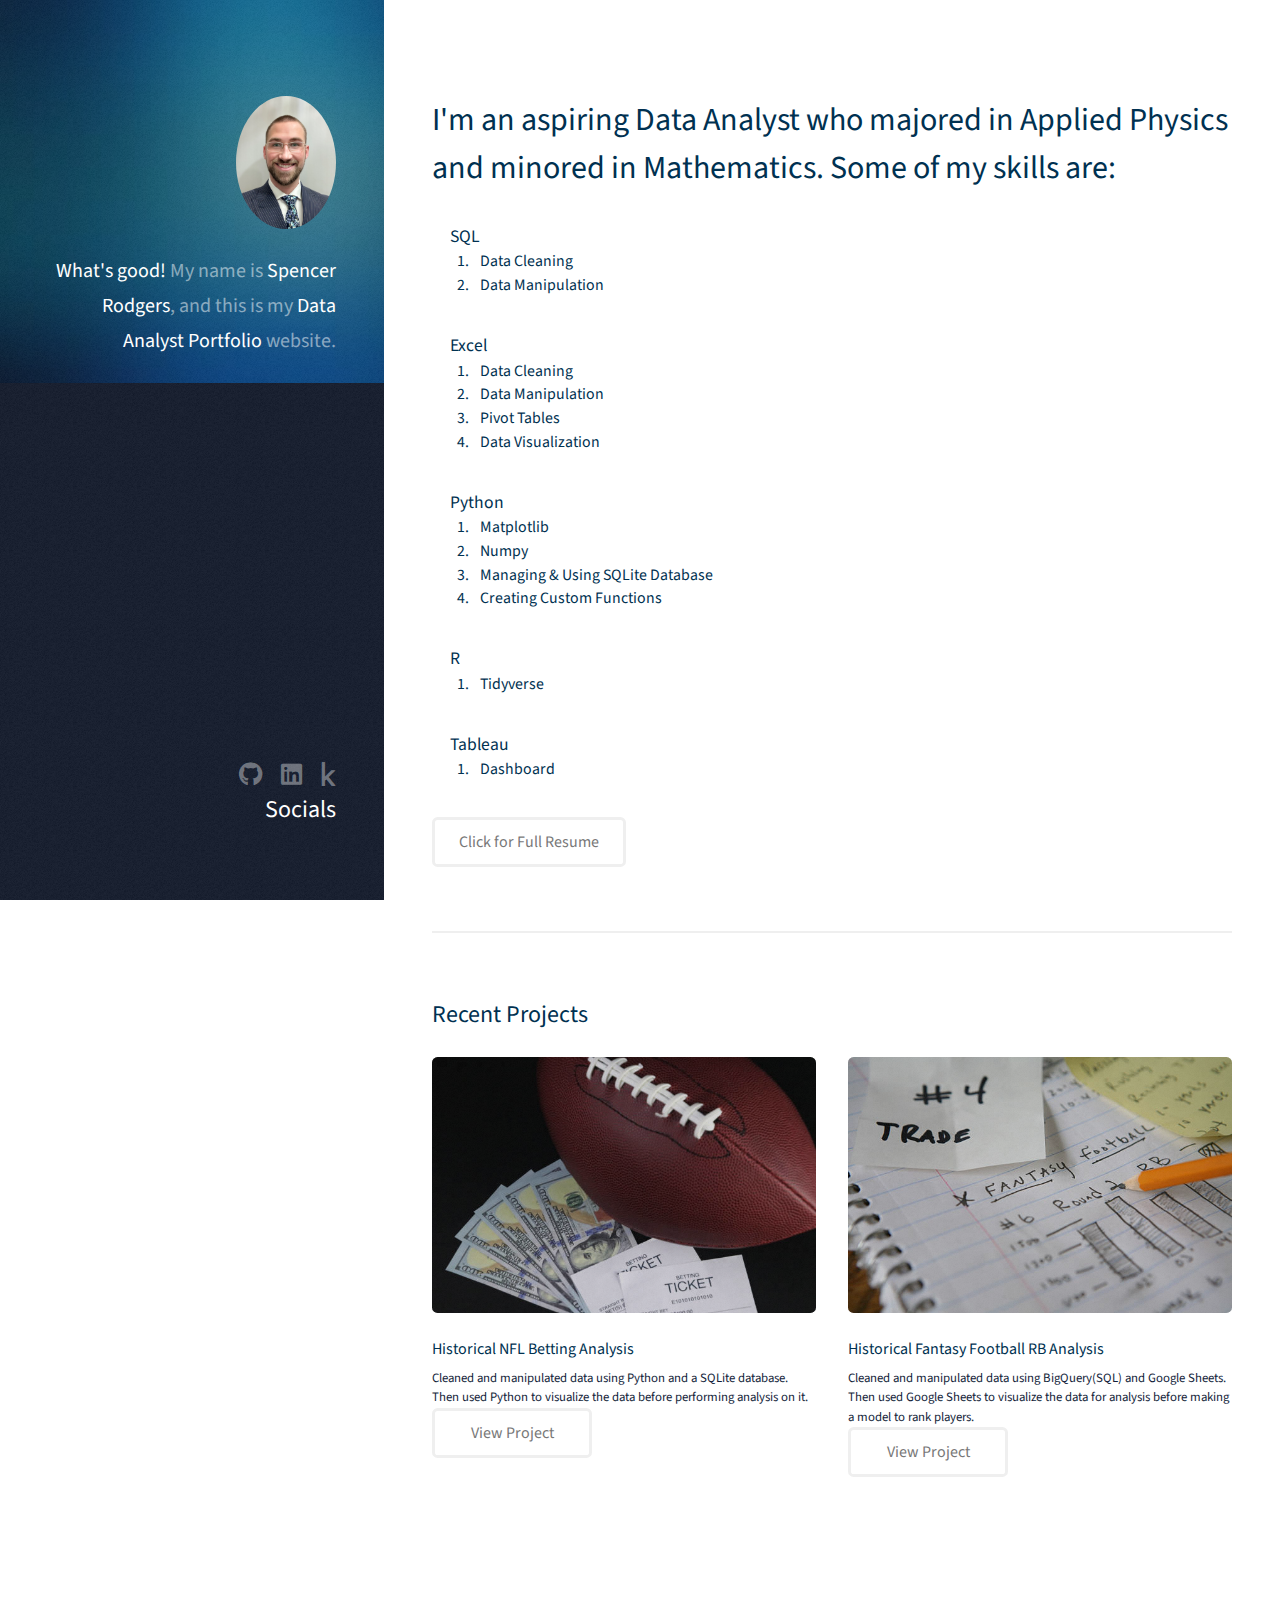
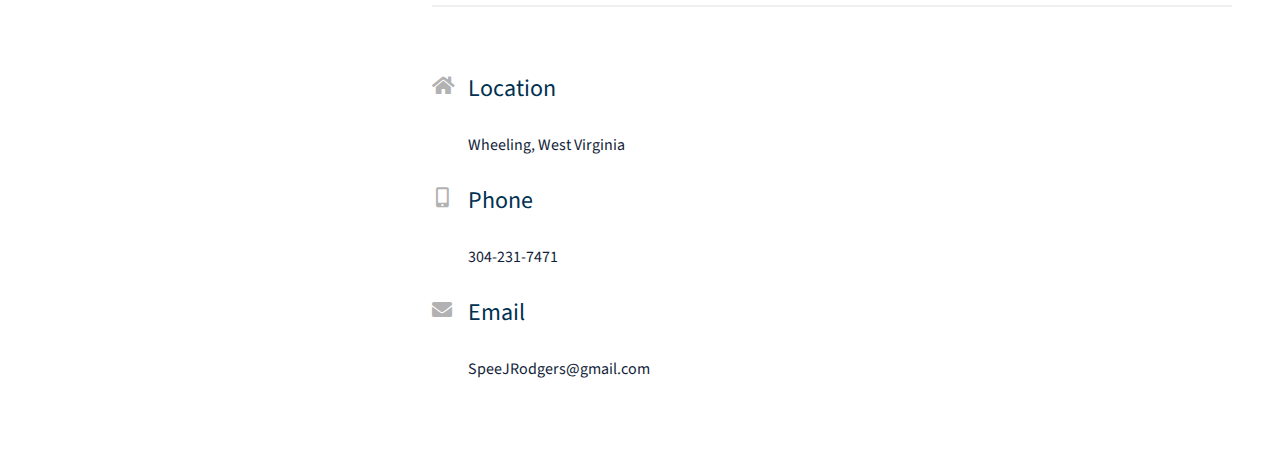
==== index.html @ 66523957 "Add files via upload" ====
<!DOCTYPE HTML>
<!--
	Strata by HTML5 UP
	html5up.net | @ajlkn
	Free for personal and commercial use under the CCA 3.0 license (html5up.net/license)
-->
<html>
	<head>
		<title>Data Analyst Portfolio</title>
		<meta charset="utf-8" />
		<meta name="viewport" content="width=device-width, initial-scale=1, user-scalable=no" />
		<link rel="stylesheet" href="assets/css/main.css" />
	</head>
	<body class="is-preload">

		<!-- Header -->
			<header id="header">
				<div class="inner">
					<a href="#" class="image avatar"><img src="images/Portfolio_Website_Headshot.jpg" alt="" /></a>
					<h1><strong>What's good!</strong> My name is <strong>Spencer Rodgers</strong>,<br />
					and this is my <strong>Data Analyst<br />
					Portfolio</strong> website.</h1>
				</div>
			</header>

		<!-- Main -->
			<div id="main">

				<!-- One -->
					<section id="one">
						<header class="major">
							<h2>I'm an aspiring Data Analyst who majored in Applied Physics and minored in Mathematics. Some of my skills are:</h2>
						</header>
						<p><h4><ul>SQL
							<ol><h5><li>Data Cleaning</li>
							<li>Data Manipulation</li></h5></ol></ul>
							<ul>Excel
							<ol><h5><li>Data Cleaning</li>
							<li>Data Manipulation</li>
							<li>Pivot Tables</li>
							<li>Data Visualization</li></h5></ol></ul>
							<ul>Python
							<ol><h5><li>Matplotlib</li>
							<li>Numpy</li>
							<li>Managing & Using SQLite Database</li>
							<li>Creating Custom Functions</li></h5></ol></ul>
							<ul>R
							<ol><h5><li>Tidyverse</li></h5></ol></ul>
							<ul>Tableau
							<ol><h5><li>Dashboard</li></h5></ol></ul></h4></p>
						<ul class="actions">
							<li><a href="#" class="button">Click for Full Resume</a></li>
						</ul>
					</section>

				<!-- Two -->
					<section id="two">
						<h2>Recent Projects</h2>
						<div class="row">
							<article class="col-6 col-12-xsmall work-item">
								<a class="image fit"><img src="images/NFL_Betting.jpg"></a>
								<h3>Historical NFL Betting Analysis</h3>
								<p>Cleaned and manipulated data using Python and a SQLite database. Then used Python to visualize the data before performing analysis on it.</p>
								<ul class="actions">
									<li><a href="https://github.com/SpeeJRodgers2/PortfolioProjects/blob/main/Historical_NFL_Betting_Trends/NFL_Historical_Betting_Trends_Analysis_README.md" class="button">View Project</a></li>
								</ul>
							</article>
							<article class="col-6 col-12-xsmall work-item">
								<a class="image fit"><img src="images/Fantasy_Football.jpg"></a>
								<h3>Historical Fantasy Football RB Analysis</h3>
								<p>Cleaned and manipulated data using BigQuery(SQL) and Google Sheets. Then used Google Sheets to visualize the data for analysis before making a model to rank players.</p>
								<ul class="actions">
									<li><a href="https://github.com/SpeeJRodgers2/PortfolioProjects/blob/main/Historical_Fantasy_RB_Analysis/Historical_Fantasy_RB_Analysis_README.md" class="button">View Project</a></li>
								</ul>
							</article>
						</div>
					</section>

				<!-- Three -->
					<section id="three">
						<div class="row">
							<div class="col-4 col-12-small">
								<ul class="labeled-icons">
									<li>
										<h2>Location</h2>
										<h3 class="icon solid fa-home"><span class="label">Home</span></h3>
										Wheeling, West Virginia
									</li>
									<li>
										<h2>Phone</h2>
										<h3 class="icon solid fa-mobile-alt"><span class="label">Phone</span></h3>
										304-231-7471
									</li>
									<li>
										<h2>Email</h2>
										<h3 class="icon solid fa-envelope"><span class="label">Email</span></h3>
										SpeeJRodgers@gmail.com
									</li>
								</ul>
							</div>
						</div>
					</section>

				<!-- Four -->
				<!--
					<section id="four">
						<h2>Elements</h2>

						<section>
							<h4>Text</h4>
							<p>This is <b>bold</b> and this is <strong>strong</strong>. This is <i>italic</i> and this is <em>emphasized</em>.
							This is <sup>superscript</sup> text and this is <sub>subscript</sub> text.
							This is <u>underlined</u> and this is code: <code>for (;;) { ... }</code>. Finally, <a href="#">this is a link</a>.</p>
							<hr />
							<header>
								<h4>Heading with a Subtitle</h4>
								<p>Lorem ipsum dolor sit amet nullam id egestas urna aliquam</p>
							</header>
							<p>Nunc lacinia ante nunc ac lobortis. Interdum adipiscing gravida odio porttitor sem non mi integer non faucibus ornare mi ut ante amet placerat aliquet. Volutpat eu sed ante lacinia sapien lorem accumsan varius montes viverra nibh in adipiscing blandit tempus accumsan.</p>
							<header>
								<h5>Heading with a Subtitle</h5>
								<p>Lorem ipsum dolor sit amet nullam id egestas urna aliquam</p>
							</header>
							<p>Nunc lacinia ante nunc ac lobortis. Interdum adipiscing gravida odio porttitor sem non mi integer non faucibus ornare mi ut ante amet placerat aliquet. Volutpat eu sed ante lacinia sapien lorem accumsan varius montes viverra nibh in adipiscing blandit tempus accumsan.</p>
							<hr />
							<h2>Heading Level 2</h2>
							<h3>Heading Level 3</h3>
							<h4>Heading Level 4</h4>
							<h5>Heading Level 5</h5>
							<h6>Heading Level 6</h6>
							<hr />
							<h5>Blockquote</h5>
							<blockquote>Fringilla nisl. Donec accumsan interdum nisi, quis tincidunt felis sagittis eget tempus euismod. Vestibulum ante ipsum primis in faucibus vestibulum. Blandit adipiscing eu felis iaculis volutpat ac adipiscing accumsan faucibus. Vestibulum ante ipsum primis in faucibus lorem ipsum dolor sit amet nullam adipiscing eu felis.</blockquote>
							<h5>Preformatted</h5>
							<pre><code>i = 0;

while (!deck.isInOrder()) {
print 'Iteration ' + i;
deck.shuffle();
i++;
}

print 'It took ' + i + ' iterations to sort the deck.';</code></pre>
						</section>

						<section>
							<h4>Lists</h4>
							<div class="row">
								<div class="col-6 col-12-xsmall">
									<h5>Unordered</h5>
									<ul>
										<li>Dolor pulvinar etiam magna etiam.</li>
										<li>Sagittis adipiscing lorem eleifend.</li>
										<li>Felis enim feugiat dolore viverra.</li>
									</ul>
									<h5>Alternate</h5>
									<ul class="alt">
										<li>Dolor pulvinar etiam magna etiam.</li>
										<li>Sagittis adipiscing lorem eleifend.</li>
										<li>Felis enim feugiat dolore viverra.</li>
									</ul>
								</div>
								<div class="col-6 col-12-xsmall">
									<h5>Ordered</h5>
									<ol>
										<li>Dolor pulvinar etiam magna etiam.</li>
										<li>Etiam vel felis at lorem sed viverra.</li>
										<li>Felis enim feugiat dolore viverra.</li>
										<li>Dolor pulvinar etiam magna etiam.</li>
										<li>Etiam vel felis at lorem sed viverra.</li>
										<li>Felis enim feugiat dolore viverra.</li>
									</ol>
									<h5>Icons</h5>
									<ul class="icons">
										<li><a href="#" class="icon brands fa-twitter"><span class="label">Twitter</span></a></li>
										<li><a href="#" class="icon brands fa-facebook-f"><span class="label">Facebook</span></a></li>
										<li><a href="#" class="icon brands fa-instagram"><span class="label">Instagram</span></a></li>
										<li><a href="#" class="icon brands fa-github"><span class="label">Github</span></a></li>
										<li><a href="#" class="icon brands fa-dribbble"><span class="label">Dribbble</span></a></li>
										<li><a href="#" class="icon brands fa-tumblr"><span class="label">Tumblr</span></a></li>
									</ul>
								</div>
							</div>
							<h5>Actions</h5>
							<ul class="actions">
								<li><a href="#" class="button primary">Default</a></li>
								<li><a href="#" class="button">Default</a></li>
							</ul>
							<ul class="actions small">
								<li><a href="#" class="button primary small">Small</a></li>
								<li><a href="#" class="button small">Small</a></li>
							</ul>
							<div class="row">
								<div class="col-6 col-12-small">
									<ul class="actions stacked">
										<li><a href="#" class="button primary">Default</a></li>
										<li><a href="#" class="button">Default</a></li>
									</ul>
								</div>
								<div class="col-6 col-12-small">
									<ul class="actions stacked">
										<li><a href="#" class="button primary small">Small</a></li>
										<li><a href="#" class="button small">Small</a></li>
									</ul>
								</div>
								<div class="col-6 col-12-small">
									<ul class="actions stacked">
										<li><a href="#" class="button primary fit">Default</a></li>
										<li><a href="#" class="button fit">Default</a></li>
									</ul>
								</div>
								<div class="col-6 col-12-small">
									<ul class="actions stacked">
										<li><a href="#" class="button primary small fit">Small</a></li>
										<li><a href="#" class="button small fit">Small</a></li>
									</ul>
								</div>
							</div>
						</section>

						<section>
							<h4>Table</h4>
							<h5>Default</h5>
							<div class="table-wrapper">
								<table>
									<thead>
										<tr>
											<th>Name</th>
											<th>Description</th>
											<th>Price</th>
										</tr>
									</thead>
									<tbody>
										<tr>
											<td>Item One</td>
											<td>Ante turpis integer aliquet porttitor.</td>
											<td>29.99</td>
										</tr>
										<tr>
											<td>Item Two</td>
											<td>Vis ac commodo adipiscing arcu aliquet.</td>
											<td>19.99</td>
										</tr>
										<tr>
											<td>Item Three</td>
											<td> Morbi faucibus arcu accumsan lorem.</td>
											<td>29.99</td>
										</tr>
										<tr>
											<td>Item Four</td>
											<td>Vitae integer tempus condimentum.</td>
											<td>19.99</td>
										</tr>
										<tr>
											<td>Item Five</td>
											<td>Ante turpis integer aliquet porttitor.</td>
											<td>29.99</td>
										</tr>
									</tbody>
									<tfoot>
										<tr>
											<td colspan="2"></td>
											<td>100.00</td>
										</tr>
									</tfoot>
								</table>
							</div>

							<h5>Alternate</h5>
							<div class="table-wrapper">
								<table class="alt">
									<thead>
										<tr>
											<th>Name</th>
											<th>Description</th>
											<th>Price</th>
										</tr>
									</thead>
									<tbody>
										<tr>
											<td>Item One</td>
											<td>Ante turpis integer aliquet porttitor.</td>
											<td>29.99</td>
										</tr>
										<tr>
											<td>Item Two</td>
											<td>Vis ac commodo adipiscing arcu aliquet.</td>
											<td>19.99</td>
										</tr>
										<tr>
											<td>Item Three</td>
											<td> Morbi faucibus arcu accumsan lorem.</td>
											<td>29.99</td>
										</tr>
										<tr>
											<td>Item Four</td>
											<td>Vitae integer tempus condimentum.</td>
											<td>19.99</td>
										</tr>
										<tr>
											<td>Item Five</td>
											<td>Ante turpis integer aliquet porttitor.</td>
											<td>29.99</td>
										</tr>
									</tbody>
									<tfoot>
										<tr>
											<td colspan="2"></td>
											<td>100.00</td>
										</tr>
									</tfoot>
								</table>
							</div>
						</section>

						<section>
							<h4>Buttons</h4>
							<ul class="actions">
								<li><a href="#" class="button primary">Primary</a></li>
								<li><a href="#" class="button">Default</a></li>
							</ul>
							<ul class="actions">
								<li><a href="#" class="button large">Large</a></li>
								<li><a href="#" class="button">Default</a></li>
								<li><a href="#" class="button small">Small</a></li>
							</ul>
							<ul class="actions fit">
								<li><a href="#" class="button primary fit">Fit</a></li>
								<li><a href="#" class="button fit">Fit</a></li>
							</ul>
							<ul class="actions fit small">
								<li><a href="#" class="button primary fit small">Fit + Small</a></li>
								<li><a href="#" class="button fit small">Fit + Small</a></li>
							</ul>
							<ul class="actions">
								<li><a href="#" class="button primary icon solid fa-download">Icon</a></li>
								<li><a href="#" class="button icon solid fa-download">Icon</a></li>
							</ul>
							<ul class="actions">
								<li><span class="button primary disabled">Primary</span></li>
								<li><span class="button disabled">Default</span></li>
							</ul>
						</section>

						<section>
							<h4>Form</h4>
							<form method="post" action="#">
								<div class="row gtr-uniform gtr-50">
									<div class="col-6 col-12-xsmall">
										<input type="text" name="demo-name" id="demo-name" value="" placeholder="Name" />
									</div>
									<div class="col-6 col-12-xsmall">
										<input type="email" name="demo-email" id="demo-email" value="" placeholder="Email" />
									</div>
									<div class="col-12">
										<select name="demo-category" id="demo-category">
											<option value="">- Category -</option>
											<option value="1">Manufacturing</option>
											<option value="1">Shipping</option>
											<option value="1">Administration</option>
											<option value="1">Human Resources</option>
										</select>
									</div>
									<div class="col-4 col-12-small">
										<input type="radio" id="demo-priority-low" name="demo-priority" checked>
										<label for="demo-priority-low">Low Priority</label>
									</div>
									<div class="col-4 col-12-small">
										<input type="radio" id="demo-priority-normal" name="demo-priority">
										<label for="demo-priority-normal">Normal Priority</label>
									</div>
									<div class="col-4 col-12-small">
										<input type="radio" id="demo-priority-high" name="demo-priority">
										<label for="demo-priority-high">High Priority</label>
									</div>
									<div class="col-6 col-12-small">
										<input type="checkbox" id="demo-copy" name="demo-copy">
										<label for="demo-copy">Email me a copy of this message</label>
									</div>
									<div class="col-6 col-12-small">
										<input type="checkbox" id="demo-human" name="demo-human" checked>
										<label for="demo-human">I am a human and not a robot</label>
									</div>
									<div class="col-12">
										<textarea name="demo-message" id="demo-message" placeholder="Enter your message" rows="6"></textarea>
									</div>
									<div class="col-12">
										<ul class="actions">
											<li><input type="submit" value="Send Message" class="primary" /></li>
											<li><input type="reset" value="Reset" /></li>
										</ul>
									</div>
								</div>
							</form>
						</section>

						<section>
							<h4>Image</h4>
							<h5>Fit</h5>
							<div class="box alt">
								<div class="row gtr-50 gtr-uniform">
									<div class="col-12"><span class="image fit"><img src="images/fulls/05.jpg" alt="" /></span></div>
									<div class="col-4"><span class="image fit"><img src="images/thumbs/01.jpg" alt="" /></span></div>
									<div class="col-4"><span class="image fit"><img src="images/thumbs/02.jpg" alt="" /></span></div>
									<div class="col-4"><span class="image fit"><img src="images/thumbs/03.jpg" alt="" /></span></div>
									<div class="col-4"><span class="image fit"><img src="images/thumbs/04.jpg" alt="" /></span></div>
									<div class="col-4"><span class="image fit"><img src="images/thumbs/05.jpg" alt="" /></span></div>
									<div class="col-4"><span class="image fit"><img src="images/thumbs/06.jpg" alt="" /></span></div>
									<div class="col-4"><span class="image fit"><img src="images/thumbs/03.jpg" alt="" /></span></div>
									<div class="col-4"><span class="image fit"><img src="images/thumbs/02.jpg" alt="" /></span></div>
									<div class="col-4"><span class="image fit"><img src="images/thumbs/01.jpg" alt="" /></span></div>
								</div>
							</div>
							<h5>Left &amp; Right</h5>
							<p><span class="image left"><img src="images/avatar.jpg" alt="" /></span>Fringilla nisl. Donec accumsan interdum nisi, quis tincidunt felis sagittis eget. tempus euismod. Vestibulum ante ipsum primis in faucibus vestibulum. Blandit adipiscing eu felis iaculis volutpat ac adipiscing accumsan eu faucibus. Integer ac pellentesque praesent tincidunt felis sagittis eget. tempus euismod. Vestibulum ante ipsum primis in faucibus vestibulum. Blandit adipiscing eu felis iaculis volutpat ac adipiscing accumsan eu faucibus. Integer ac pellentesque praesent. Donec accumsan interdum nisi, quis tincidunt felis sagittis eget. tempus euismod. Vestibulum ante ipsum primis in faucibus vestibulum. Blandit adipiscing eu felis iaculis volutpat ac adipiscing accumsan eu faucibus. Integer ac pellentesque praesent tincidunt felis sagittis eget. tempus euismod. Vestibulum ante ipsum primis in faucibus vestibulum. Blandit adipiscing eu felis iaculis volutpat ac adipiscing accumsan eu faucibus. Integer ac pellentesque praesent.</p>
							<p><span class="image right"><img src="images/avatar.jpg" alt="" /></span>Fringilla nisl. Donec accumsan interdum nisi, quis tincidunt felis sagittis eget. tempus euismod. Vestibulum ante ipsum primis in faucibus vestibulum. Blandit adipiscing eu felis iaculis volutpat ac adipiscing accumsan eu faucibus. Integer ac pellentesque praesent tincidunt felis sagittis eget. tempus euismod. Vestibulum ante ipsum primis in faucibus vestibulum. Blandit adipiscing eu felis iaculis volutpat ac adipiscing accumsan eu faucibus. Integer ac pellentesque praesent. Donec accumsan interdum nisi, quis tincidunt felis sagittis eget. tempus euismod. Vestibulum ante ipsum primis in faucibus vestibulum. Blandit adipiscing eu felis iaculis volutpat ac adipiscing accumsan eu faucibus. Integer ac pellentesque praesent tincidunt felis sagittis eget. tempus euismod. Vestibulum ante ipsum primis in faucibus vestibulum. Blandit adipiscing eu felis iaculis volutpat ac adipiscing accumsan eu faucibus. Integer ac pellentesque praesent.</p>
						</section>

					</section>
				-->

			</div>

		<!-- Footer -->
			<footer id="footer">
				<div class="inner">
					<ul class="icons">
						<li><a href="#" class="icon brands fa-github"><span class="label">Github</span></a></li>
						<li><a href="#" class="icon brands fa-linkedin"><span class="label">LinkedIn</span></a></li>
						<li><a href="#" class="icon brands fa-kaggle"><span class="label">Kaggle</span></a></li>
					</ul>
					<h2><strong>Socials</strong></h2>
				</div>
			</footer>

		<!-- Scripts -->
			<script src="assets/js/jquery.min.js"></script>
			<script src="assets/js/jquery.poptrox.min.js"></script>
			<script src="assets/js/browser.min.js"></script>
			<script src="assets/js/breakpoints.min.js"></script>
			<script src="assets/js/util.js"></script>
			<script src="assets/js/main.js"></script>

	</body>
</html>
---- assets/css/main.css ----
@import url("fontawesome-all.min.css");
@import url("https://fonts.googleapis.com/css?family=Source+Sans+Pro:400,400italic");

/*
	Strata by HTML5 UP
	html5up.net | @ajlkn
	Free for personal and commercial use under the CCA 3.0 license (html5up.net/license)
*/

html, body, div, span, applet, object,
iframe, h1, h2, h3, h4, h5, h6, p, blockquote,
pre, a, abbr, acronym, address, big, cite,
code, del, dfn, em, img, ins, kbd, q, s, samp,
small, strike, strong, sub, sup, tt, var, b,
u, i, center, dl, dt, dd, ol, ul, li, fieldset,
form, label, legend, table, caption, tbody,
tfoot, thead, tr, th, td, article, aside,
canvas, details, embed, figure, figcaption,
footer, header, hgroup, menu, nav, output, ruby,
section, summary, time, mark, audio, video {
	margin: 0;
	padding: 0;
	border: 0;
	font-size: 100%;
	font: inherit;
	vertical-align: baseline;}

article, aside, details, figcaption, figure,
footer, header, hgroup, menu, nav, section {
	display: block;}

body {
	line-height: 1;
}

ol, ul {
	list-style: none;
}

blockquote, q {
	quotes: none;
}

	blockquote:before, blockquote:after, q:before, q:after {
		content: '';
		content: none;
	}

table {
	border-collapse: collapse;
	border-spacing: 0;
}

body {
	-webkit-text-size-adjust: none;
}

mark {
	background-color: transparent;
	color: inherit;
}

input::-moz-focus-inner {
	border: 0;
	padding: 0;
}

input, select, textarea {
	-moz-appearance: none;
	-webkit-appearance: none;
	-ms-appearance: none;
	appearance: none;
}

/* Basic */

	html {
		box-sizing: border-box;
	}

	*, *:before, *:after {
		box-sizing: inherit;
	}

	body {
		background: #fff;
	}

		body.is-preload *, body.is-preload *:before, body.is-preload *:after {
			-moz-animation: none !important;
			-webkit-animation: none !important;
			-ms-animation: none !important;
			animation: none !important;
			-moz-transition: none !important;
			-webkit-transition: none !important;
			-ms-transition: none !important;
			transition: none !important;
		}

	body, input, select, textarea {
		color: #131e3a;
		font-family: "Source Sans Pro", Helvetica, sans-serif;
		font-size: 16pt;
		font-weight: 400;
		line-height: 1.75em;
	}

	a {
		-moz-transition: color 0.2s ease-in-out, border-color 0.2s ease-in-out;
		-webkit-transition: color 0.2s ease-in-out, border-color 0.2s ease-in-out;
		-ms-transition: color 0.2s ease-in-out, border-color 0.2s ease-in-out;
		transition: color 0.2s ease-in-out, border-color 0.2s ease-in-out;
		border-bottom: dotted 1px;
		color: #01bfff;
		text-decoration: none;
	}

		a:hover {
			border-bottom-color: transparent;
			color: #01bfff !important;
			text-decoration: none;
		}

	strong, b {
		color: #fffff7;
		font-weight: 400;
	}

	em, i {
		font-style: italic;
	}

	p {
		margin: 0 0 2em 0;
	}

	h1, h2, h3, h4, h5, h6 {
		color: #003151;
		font-weight: 400;
		line-height: 1em;
		margin: 0 0 1em 0;
	}

		h1 a, h2 a, h3 a, h4 a, h5 a, h6 a {
			color: inherit;
			text-decoration: none;
		}

	h1 {
		font-size: 2em;
		line-height: 1.5em;
	}

	h2 {
		font-size: 1.5em;
		line-height: 1.5em;
	}

	h3 {
		font-size: 1.25em;
		line-height: 1.5em;
	}

	h4 {
		font-size: 1.1em;
		line-height: 1.5em;
	}

	h5 {
		font-size: 0.9em;
		line-height: 1.5em;
	}

	h6 {
		font-size: 0.7em;
		line-height: 1.5em;
	}

	sub {
		font-size: 0.8em;
		position: relative;
		top: 0.5em;
	}

	sup {
		font-size: 0.8em;
		position: relative;
		top: -0.5em;
	}

	hr {
		border: 0;
		border-bottom: solid 2px #efefef;
		margin: 2em 0;
	}

		hr.major {
			margin: 3em 0;
		}

	blockquote {
		border-left: solid 6px #efefef;
		font-style: italic;
		margin: 0 0 2em 0;
		padding: 0.5em 0 0.5em 1.5em;
	}

	code {
		background: #f7f7f7;
		border-radius: 0.35em;
		border: solid 2px #efefef;
		font-family: "Courier New", monospace;
		font-size: 0.9em;
		margin: 0 0.25em;
		padding: 0.25em 0.65em;
	}

	pre {
		-webkit-overflow-scrolling: touch;
		font-family: "Courier New", monospace;
		font-size: 0.9em;
		margin: 0 0 2em 0;
	}

		pre code {
			display: block;
			line-height: 1.75em;
			padding: 1em 1.5em;
			overflow-x: auto;
		}

	.align-left {
		text-align: left;
	}

	.align-center {
		text-align: center;
	}

	.align-right {
		text-align: right;
	}

/* Container */

	.container {
		margin: 0 auto;
		max-width: calc(100% - 4em);
		width: 100%;
	}

		.container.xsmall {
			width: 25%;
		}

		.container.small {
			width: 50%;
		}

		.container.medium {
			width: 75%;
		}

		.container.large {
			width: 125%;
		}

		.container.xlarge {
			width: 150%;
		}

		.container.max {
			width: 100%;
		}

		@media screen and (max-width: 980px) {

			.container {
				width: 100% !important;
				max-width: 100% !important;
			}

		}

		@media screen and (max-width: 480px) {

			.container {
				max-width: calc(100% - 3em);
			}

		}

/* Row */

	.row {
		display: flex;
		flex-wrap: wrap;
		box-sizing: border-box;
		align-items: stretch;
	}

		.row > * {
			box-sizing: border-box;
		}

		.row.gtr-uniform > * > :last-child {
			margin-bottom: 0;
		}

		.row.aln-left {
			justify-content: flex-start;
		}

		.row.aln-center {
			justify-content: center;
		}

		.row.aln-right {
			justify-content: flex-end;
		}

		.row.aln-top {
			align-items: flex-start;
		}

		.row.aln-middle {
			align-items: center;
		}

		.row.aln-bottom {
			align-items: flex-end;
		}

		.row > .imp {
			order: -1;
		}

		.row > .col-1 {
			width: 8.33333%;
		}

		.row > .off-1 {
			margin-left: 8.33333%;
		}

		.row > .col-2 {
			width: 16.66667%;
		}

		.row > .off-2 {
			margin-left: 16.66667%;
		}

		.row > .col-3 {
			width: 25%;
		}

		.row > .off-3 {
			margin-left: 25%;
		}

		.row > .col-4 {
			width: 33.33333%;
		}

		.row > .off-4 {
			margin-left: 33.33333%;
		}

		.row > .col-5 {
			width: 41.66667%;
		}

		.row > .off-5 {
			margin-left: 41.66667%;
		}

		.row > .col-6 {
			width: 50%;
		}

		.row > .off-6 {
			margin-left: 50%;
		}

		.row > .col-7 {
			width: 58.33333%;
		}

		.row > .off-7 {
			margin-left: 58.33333%;
		}

		.row > .col-8 {
			width: 66.66667%;
		}

		.row > .off-8 {
			margin-left: 66.66667%;
		}

		.row > .col-9 {
			width: 75%;
		}

		.row > .off-9 {
			margin-left: 75%;
		}

		.row > .col-10 {
			width: 83.33333%;
		}

		.row > .off-10 {
			margin-left: 83.33333%;
		}

		.row > .col-11 {
			width: 91.66667%;
		}

		.row > .off-11 {
			margin-left: 91.66667%;
		}

		.row > .col-12 {
			width: 100%;
		}

		.row > .off-12 {
			margin-left: 100%;
		}

		.row.gtr-0 {
			margin-top: 0;
			margin-left: 0em;
		}

			.row.gtr-0 > * {
				padding: 0 0 0 0em;
			}

			.row.gtr-0.gtr-uniform {
				margin-top: 0em;
			}

				.row.gtr-0.gtr-uniform > * {
					padding-top: 0em;
				}

		.row.gtr-25 {
			margin-top: 0;
			margin-left: -0.625em;
		}

			.row.gtr-25 > * {
				padding: 0 0 0 0.625em;
			}

			.row.gtr-25.gtr-uniform {
				margin-top: -0.625em;
			}

				.row.gtr-25.gtr-uniform > * {
					padding-top: 0.625em;
				}

		.row.gtr-50 {
			margin-top: 0;
			margin-left: -1.25em;
		}

			.row.gtr-50 > * {
				padding: 0 0 0 1.25em;
			}

			.row.gtr-50.gtr-uniform {
				margin-top: -1.25em;
			}

				.row.gtr-50.gtr-uniform > * {
					padding-top: 1.25em;
				}

		.row {
			margin-top: 0;
			margin-left: -2.5em;
		}

			.row > * {
				padding: 0 0 0 2.5em;
			}

			.row.gtr-uniform {
				margin-top: -2.5em;
			}

				.row.gtr-uniform > * {
					padding-top: 2.5em;
				}

		.row.gtr-150 {
			margin-top: 0;
			margin-left: -3.75em;
		}

			.row.gtr-150 > * {
				padding: 0 0 0 3.75em;
			}

			.row.gtr-150.gtr-uniform {
				margin-top: -3.75em;
			}

				.row.gtr-150.gtr-uniform > * {
					padding-top: 3.75em;
				}

		.row.gtr-200 {
			margin-top: 0;
			margin-left: -5em;
		}

			.row.gtr-200 > * {
				padding: 0 0 0 5em;
			}

			.row.gtr-200.gtr-uniform {
				margin-top: -5em;
			}

				.row.gtr-200.gtr-uniform > * {
					padding-top: 5em;
				}

		@media screen and (max-width: 1800px) {

			.row {
				display: flex;
				flex-wrap: wrap;
				box-sizing: border-box;
				align-items: stretch;
			}

				.row > * {
					box-sizing: border-box;
				}

				.row.gtr-uniform > * > :last-child {
					margin-bottom: 0;
				}

				.row.aln-left {
					justify-content: flex-start;
				}

				.row.aln-center {
					justify-content: center;
				}

				.row.aln-right {
					justify-content: flex-end;
				}

				.row.aln-top {
					align-items: flex-start;
				}

				.row.aln-middle {
					align-items: center;
				}

				.row.aln-bottom {
					align-items: flex-end;
				}

				.row > .imp-xlarge {
					order: -1;
				}

				.row > .col-1-xlarge {
					width: 8.33333%;
				}

				.row > .off-1-xlarge {
					margin-left: 8.33333%;
				}

				.row > .col-2-xlarge {
					width: 16.66667%;
				}

				.row > .off-2-xlarge {
					margin-left: 16.66667%;
				}

				.row > .col-3-xlarge {
					width: 25%;
				}

				.row > .off-3-xlarge {
					margin-left: 25%;
				}

				.row > .col-4-xlarge {
					width: 33.33333%;
				}

				.row > .off-4-xlarge {
					margin-left: 33.33333%;
				}

				.row > .col-5-xlarge {
					width: 41.66667%;
				}

				.row > .off-5-xlarge {
					margin-left: 41.66667%;
				}

				.row > .col-6-xlarge {
					width: 50%;
				}

				.row > .off-6-xlarge {
					margin-left: 50%;
				}

				.row > .col-7-xlarge {
					width: 58.33333%;
				}

				.row > .off-7-xlarge {
					margin-left: 58.33333%;
				}

				.row > .col-8-xlarge {
					width: 66.66667%;
				}

				.row > .off-8-xlarge {
					margin-left: 66.66667%;
				}

				.row > .col-9-xlarge {
					width: 75%;
				}

				.row > .off-9-xlarge {
					margin-left: 75%;
				}

				.row > .col-10-xlarge {
					width: 83.33333%;
				}

				.row > .off-10-xlarge {
					margin-left: 83.33333%;
				}

				.row > .col-11-xlarge {
					width: 91.66667%;
				}

				.row > .off-11-xlarge {
					margin-left: 91.66667%;
				}

				.row > .col-12-xlarge {
					width: 100%;
				}

				.row > .off-12-xlarge {
					margin-left: 100%;
				}

				.row.gtr-0 {
					margin-top: 0;
					margin-left: 0em;
				}

					.row.gtr-0 > * {
						padding: 0 0 0 0em;
					}

					.row.gtr-0.gtr-uniform {
						margin-top: 0em;
					}

						.row.gtr-0.gtr-uniform > * {
							padding-top: 0em;
						}

				.row.gtr-25 {
					margin-top: 0;
					margin-left: -0.625em;
				}

					.row.gtr-25 > * {
						padding: 0 0 0 0.625em;
					}

					.row.gtr-25.gtr-uniform {
						margin-top: -0.625em;
					}

						.row.gtr-25.gtr-uniform > * {
							padding-top: 0.625em;
						}

				.row.gtr-50 {
					margin-top: 0;
					margin-left: -1.25em;
				}

					.row.gtr-50 > * {
						padding: 0 0 0 1.25em;
					}

					.row.gtr-50.gtr-uniform {
						margin-top: -1.25em;
					}

						.row.gtr-50.gtr-uniform > * {
							padding-top: 1.25em;
						}

				.row {
					margin-top: 0;
					margin-left: -2.5em;
				}

					.row > * {
						padding: 0 0 0 2.5em;
					}

					.row.gtr-uniform {
						margin-top: -2.5em;
					}

						.row.gtr-uniform > * {
							padding-top: 2.5em;
						}

				.row.gtr-150 {
					margin-top: 0;
					margin-left: -3.75em;
				}

					.row.gtr-150 > * {
						padding: 0 0 0 3.75em;
					}

					.row.gtr-150.gtr-uniform {
						margin-top: -3.75em;
					}

						.row.gtr-150.gtr-uniform > * {
							padding-top: 3.75em;
						}

				.row.gtr-200 {
					margin-top: 0;
					margin-left: -5em;
				}

					.row.gtr-200 > * {
						padding: 0 0 0 5em;
					}

					.row.gtr-200.gtr-uniform {
						margin-top: -5em;
					}

						.row.gtr-200.gtr-uniform > * {
							padding-top: 5em;
						}

		}

		@media screen and (max-width: 1280px) {

			.row {
				display: flex;
				flex-wrap: wrap;
				box-sizing: border-box;
				align-items: stretch;
			}

				.row > * {
					box-sizing: border-box;
				}

				.row.gtr-uniform > * > :last-child {
					margin-bottom: 0;
				}

				.row.aln-left {
					justify-content: flex-start;
				}

				.row.aln-center {
					justify-content: center;
				}

				.row.aln-right {
					justify-content: flex-end;
				}

				.row.aln-top {
					align-items: flex-start;
				}

				.row.aln-middle {
					align-items: center;
				}

				.row.aln-bottom {
					align-items: flex-end;
				}

				.row > .imp-large {
					order: -1;
				}

				.row > .col-1-large {
					width: 8.33333%;
				}

				.row > .off-1-large {
					margin-left: 8.33333%;
				}

				.row > .col-2-large {
					width: 16.66667%;
				}

				.row > .off-2-large {
					margin-left: 16.66667%;
				}

				.row > .col-3-large {
					width: 25%;
				}

				.row > .off-3-large {
					margin-left: 25%;
				}

				.row > .col-4-large {
					width: 33.33333%;
				}

				.row > .off-4-large {
					margin-left: 33.33333%;
				}

				.row > .col-5-large {
					width: 41.66667%;
				}

				.row > .off-5-large {
					margin-left: 41.66667%;
				}

				.row > .col-6-large {
					width: 50%;
				}

				.row > .off-6-large {
					margin-left: 50%;
				}

				.row > .col-7-large {
					width: 58.33333%;
				}

				.row > .off-7-large {
					margin-left: 58.33333%;
				}

				.row > .col-8-large {
					width: 66.66667%;
				}

				.row > .off-8-large {
					margin-left: 66.66667%;
				}

				.row > .col-9-large {
					width: 75%;
				}

				.row > .off-9-large {
					margin-left: 75%;
				}

				.row > .col-10-large {
					width: 83.33333%;
				}

				.row > .off-10-large {
					margin-left: 83.33333%;
				}

				.row > .col-11-large {
					width: 91.66667%;
				}

				.row > .off-11-large {
					margin-left: 91.66667%;
				}

				.row > .col-12-large {
					width: 100%;
				}

				.row > .off-12-large {
					margin-left: 100%;
				}

				.row.gtr-0 {
					margin-top: 0;
					margin-left: 0em;
				}

					.row.gtr-0 > * {
						padding: 0 0 0 0em;
					}

					.row.gtr-0.gtr-uniform {
						margin-top: 0em;
					}

						.row.gtr-0.gtr-uniform > * {
							padding-top: 0em;
						}

				.row.gtr-25 {
					margin-top: 0;
					margin-left: -0.5em;
				}

					.row.gtr-25 > * {
						padding: 0 0 0 0.5em;
					}

					.row.gtr-25.gtr-uniform {
						margin-top: -0.5em;
					}

						.row.gtr-25.gtr-uniform > * {
							padding-top: 0.5em;
						}

				.row.gtr-50 {
					margin-top: 0;
					margin-left: -1em;
				}

					.row.gtr-50 > * {
						padding: 0 0 0 1em;
					}

					.row.gtr-50.gtr-uniform {
						margin-top: -1em;
					}

						.row.gtr-50.gtr-uniform > * {
							padding-top: 1em;
						}

				.row {
					margin-top: 0;
					margin-left: -2em;
				}

					.row > * {
						padding: 0 0 0 2em;
					}

					.row.gtr-uniform {
						margin-top: -2em;
					}

						.row.gtr-uniform > * {
							padding-top: 2em;
						}

				.row.gtr-150 {
					margin-top: 0;
					margin-left: -3em;
				}

					.row.gtr-150 > * {
						padding: 0 0 0 3em;
					}

					.row.gtr-150.gtr-uniform {
						margin-top: -3em;
					}

						.row.gtr-150.gtr-uniform > * {
							padding-top: 3em;
						}

				.row.gtr-200 {
					margin-top: 0;
					margin-left: -4em;
				}

					.row.gtr-200 > * {
						padding: 0 0 0 4em;
					}

					.row.gtr-200.gtr-uniform {
						margin-top: -4em;
					}

						.row.gtr-200.gtr-uniform > * {
							padding-top: 4em;
						}

		}

		@media screen and (max-width: 980px) {

			.row {
				display: flex;
				flex-wrap: wrap;
				box-sizing: border-box;
				align-items: stretch;
			}

				.row > * {
					box-sizing: border-box;
				}

				.row.gtr-uniform > * > :last-child {
					margin-bottom: 0;
				}

				.row.aln-left {
					justify-content: flex-start;
				}

				.row.aln-center {
					justify-content: center;
				}

				.row.aln-right {
					justify-content: flex-end;
				}

				.row.aln-top {
					align-items: flex-start;
				}

				.row.aln-middle {
					align-items: center;
				}

				.row.aln-bottom {
					align-items: flex-end;
				}

				.row > .imp-medium {
					order: -1;
				}

				.row > .col-1-medium {
					width: 8.33333%;
				}

				.row > .off-1-medium {
					margin-left: 8.33333%;
				}

				.row > .col-2-medium {
					width: 16.66667%;
				}

				.row > .off-2-medium {
					margin-left: 16.66667%;
				}

				.row > .col-3-medium {
					width: 25%;
				}

				.row > .off-3-medium {
					margin-left: 25%;
				}

				.row > .col-4-medium {
					width: 33.33333%;
				}

				.row > .off-4-medium {
					margin-left: 33.33333%;
				}

				.row > .col-5-medium {
					width: 41.66667%;
				}

				.row > .off-5-medium {
					margin-left: 41.66667%;
				}

				.row > .col-6-medium {
					width: 50%;
				}

				.row > .off-6-medium {
					margin-left: 50%;
				}

				.row > .col-7-medium {
					width: 58.33333%;
				}

				.row > .off-7-medium {
					margin-left: 58.33333%;
				}

				.row > .col-8-medium {
					width: 66.66667%;
				}

				.row > .off-8-medium {
					margin-left: 66.66667%;
				}

				.row > .col-9-medium {
					width: 75%;
				}

				.row > .off-9-medium {
					margin-left: 75%;
				}

				.row > .col-10-medium {
					width: 83.33333%;
				}

				.row > .off-10-medium {
					margin-left: 83.33333%;
				}

				.row > .col-11-medium {
					width: 91.66667%;
				}

				.row > .off-11-medium {
					margin-left: 91.66667%;
				}

				.row > .col-12-medium {
					width: 100%;
				}

				.row > .off-12-medium {
					margin-left: 100%;
				}

				.row.gtr-0 {
					margin-top: 0;
					margin-left: 0em;
				}

					.row.gtr-0 > * {
						padding: 0 0 0 0em;
					}

					.row.gtr-0.gtr-uniform {
						margin-top: 0em;
					}

						.row.gtr-0.gtr-uniform > * {
							padding-top: 0em;
						}

				.row.gtr-25 {
					margin-top: 0;
					margin-left: -0.5em;
				}

					.row.gtr-25 > * {
						padding: 0 0 0 0.5em;
					}

					.row.gtr-25.gtr-uniform {
						margin-top: -0.5em;
					}

						.row.gtr-25.gtr-uniform > * {
							padding-top: 0.5em;
						}

				.row.gtr-50 {
					margin-top: 0;
					margin-left: -1em;
				}

					.row.gtr-50 > * {
						padding: 0 0 0 1em;
					}

					.row.gtr-50.gtr-uniform {
						margin-top: -1em;
					}

						.row.gtr-50.gtr-uniform > * {
							padding-top: 1em;
						}

				.row {
					margin-top: 0;
					margin-left: -2em;
				}

					.row > * {
						padding: 0 0 0 2em;
					}

					.row.gtr-uniform {
						margin-top: -2em;
					}

						.row.gtr-uniform > * {
							padding-top: 2em;
						}

				.row.gtr-150 {
					margin-top: 0;
					margin-left: -3em;
				}

					.row.gtr-150 > * {
						padding: 0 0 0 3em;
					}

					.row.gtr-150.gtr-uniform {
						margin-top: -3em;
					}

						.row.gtr-150.gtr-uniform > * {
							padding-top: 3em;
						}

				.row.gtr-200 {
					margin-top: 0;
					margin-left: -4em;
				}

					.row.gtr-200 > * {
						padding: 0 0 0 4em;
					}

					.row.gtr-200.gtr-uniform {
						margin-top: -4em;
					}

						.row.gtr-200.gtr-uniform > * {
							padding-top: 4em;
						}

		}

		@media screen and (max-width: 736px) {

			.row {
				display: flex;
				flex-wrap: wrap;
				box-sizing: border-box;
				align-items: stretch;
			}

				.row > * {
					box-sizing: border-box;
				}

				.row.gtr-uniform > * > :last-child {
					margin-bottom: 0;
				}

				.row.aln-left {
					justify-content: flex-start;
				}

				.row.aln-center {
					justify-content: center;
				}

				.row.aln-right {
					justify-content: flex-end;
				}

				.row.aln-top {
					align-items: flex-start;
				}

				.row.aln-middle {
					align-items: center;
				}

				.row.aln-bottom {
					align-items: flex-end;
				}

				.row > .imp-small {
					order: -1;
				}

				.row > .col-1-small {
					width: 8.33333%;
				}

				.row > .off-1-small {
					margin-left: 8.33333%;
				}

				.row > .col-2-small {
					width: 16.66667%;
				}

				.row > .off-2-small {
					margin-left: 16.66667%;
				}

				.row > .col-3-small {
					width: 25%;
				}

				.row > .off-3-small {
					margin-left: 25%;
				}

				.row > .col-4-small {
					width: 33.33333%;
				}

				.row > .off-4-small {
					margin-left: 33.33333%;
				}

				.row > .col-5-small {
					width: 41.66667%;
				}

				.row > .off-5-small {
					margin-left: 41.66667%;
				}

				.row > .col-6-small {
					width: 50%;
				}

				.row > .off-6-small {
					margin-left: 50%;
				}

				.row > .col-7-small {
					width: 58.33333%;
				}

				.row > .off-7-small {
					margin-left: 58.33333%;
				}

				.row > .col-8-small {
					width: 66.66667%;
				}

				.row > .off-8-small {
					margin-left: 66.66667%;
				}

				.row > .col-9-small {
					width: 75%;
				}

				.row > .off-9-small {
					margin-left: 75%;
				}

				.row > .col-10-small {
					width: 83.33333%;
				}

				.row > .off-10-small {
					margin-left: 83.33333%;
				}

				.row > .col-11-small {
					width: 91.66667%;
				}

				.row > .off-11-small {
					margin-left: 91.66667%;
				}

				.row > .col-12-small {
					width: 100%;
				}

				.row > .off-12-small {
					margin-left: 100%;
				}

				.row.gtr-0 {
					margin-top: 0;
					margin-left: 0em;
				}

					.row.gtr-0 > * {
						padding: 0 0 0 0em;
					}

					.row.gtr-0.gtr-uniform {
						margin-top: 0em;
					}

						.row.gtr-0.gtr-uniform > * {
							padding-top: 0em;
						}

				.row.gtr-25 {
					margin-top: 0;
					margin-left: -0.375em;
				}

					.row.gtr-25 > * {
						padding: 0 0 0 0.375em;
					}

					.row.gtr-25.gtr-uniform {
						margin-top: -0.375em;
					}

						.row.gtr-25.gtr-uniform > * {
							padding-top: 0.375em;
						}

				.row.gtr-50 {
					margin-top: 0;
					margin-left: -0.75em;
				}

					.row.gtr-50 > * {
						padding: 0 0 0 0.75em;
					}

					.row.gtr-50.gtr-uniform {
						margin-top: -0.75em;
					}

						.row.gtr-50.gtr-uniform > * {
							padding-top: 0.75em;
						}

				.row {
					margin-top: 0;
					margin-left: -1.5em;
				}

					.row > * {
						padding: 0 0 0 1.5em;
					}

					.row.gtr-uniform {
						margin-top: -1.5em;
					}

						.row.gtr-uniform > * {
							padding-top: 1.5em;
						}

				.row.gtr-150 {
					margin-top: 0;
					margin-left: -2.25em;
				}

					.row.gtr-150 > * {
						padding: 0 0 0 2.25em;
					}

					.row.gtr-150.gtr-uniform {
						margin-top: -2.25em;
					}

						.row.gtr-150.gtr-uniform > * {
							padding-top: 2.25em;
						}

				.row.gtr-200 {
					margin-top: 0;
					margin-left: -3em;
				}

					.row.gtr-200 > * {
						padding: 0 0 0 3em;
					}

					.row.gtr-200.gtr-uniform {
						margin-top: -3em;
					}

						.row.gtr-200.gtr-uniform > * {
							padding-top: 3em;
						}

		}

		@media screen and (max-width: 480px) {

			.row {
				display: flex;
				flex-wrap: wrap;
				box-sizing: border-box;
				align-items: stretch;
			}

				.row > * {
					box-sizing: border-box;
				}

				.row.gtr-uniform > * > :last-child {
					margin-bottom: 0;
				}

				.row.aln-left {
					justify-content: flex-start;
				}

				.row.aln-center {
					justify-content: center;
				}

				.row.aln-right {
					justify-content: flex-end;
				}

				.row.aln-top {
					align-items: flex-start;
				}

				.row.aln-middle {
					align-items: center;
				}

				.row.aln-bottom {
					align-items: flex-end;
				}

				.row > .imp-xsmall {
					order: -1;
				}

				.row > .col-1-xsmall {
					width: 8.33333%;
				}

				.row > .off-1-xsmall {
					margin-left: 8.33333%;
				}

				.row > .col-2-xsmall {
					width: 16.66667%;
				}

				.row > .off-2-xsmall {
					margin-left: 16.66667%;
				}

				.row > .col-3-xsmall {
					width: 25%;
				}

				.row > .off-3-xsmall {
					margin-left: 25%;
				}

				.row > .col-4-xsmall {
					width: 33.33333%;
				}

				.row > .off-4-xsmall {
					margin-left: 33.33333%;
				}

				.row > .col-5-xsmall {
					width: 41.66667%;
				}

				.row > .off-5-xsmall {
					margin-left: 41.66667%;
				}

				.row > .col-6-xsmall {
					width: 50%;
				}

				.row > .off-6-xsmall {
					margin-left: 50%;
				}

				.row > .col-7-xsmall {
					width: 58.33333%;
				}

				.row > .off-7-xsmall {
					margin-left: 58.33333%;
				}

				.row > .col-8-xsmall {
					width: 66.66667%;
				}

				.row > .off-8-xsmall {
					margin-left: 66.66667%;
				}

				.row > .col-9-xsmall {
					width: 75%;
				}

				.row > .off-9-xsmall {
					margin-left: 75%;
				}

				.row > .col-10-xsmall {
					width: 83.33333%;
				}

				.row > .off-10-xsmall {
					margin-left: 83.33333%;
				}

				.row > .col-11-xsmall {
					width: 91.66667%;
				}

				.row > .off-11-xsmall {
					margin-left: 91.66667%;
				}

				.row > .col-12-xsmall {
					width: 100%;
				}

				.row > .off-12-xsmall {
					margin-left: 100%;
				}

				.row.gtr-0 {
					margin-top: 0;
					margin-left: 0em;
				}

					.row.gtr-0 > * {
						padding: 0 0 0 0em;
					}

					.row.gtr-0.gtr-uniform {
						margin-top: 0em;
					}

						.row.gtr-0.gtr-uniform > * {
							padding-top: 0em;
						}

				.row.gtr-25 {
					margin-top: 0;
					margin-left: -0.375em;
				}

					.row.gtr-25 > * {
						padding: 0 0 0 0.375em;
					}

					.row.gtr-25.gtr-uniform {
						margin-top: -0.375em;
					}

						.row.gtr-25.gtr-uniform > * {
							padding-top: 0.375em;
						}

				.row.gtr-50 {
					margin-top: 0;
					margin-left: -0.75em;
				}

					.row.gtr-50 > * {
						padding: 0 0 0 0.75em;
					}

					.row.gtr-50.gtr-uniform {
						margin-top: -0.75em;
					}

						.row.gtr-50.gtr-uniform > * {
							padding-top: 0.75em;
						}

				.row {
					margin-top: 0;
					margin-left: -1.5em;
				}

					.row > * {
						padding: 0 0 0 1.5em;
					}

					.row.gtr-uniform {
						margin-top: -1.5em;
					}

						.row.gtr-uniform > * {
							padding-top: 1.5em;
						}

				.row.gtr-150 {
					margin-top: 0;
					margin-left: -2.25em;
				}

					.row.gtr-150 > * {
						padding: 0 0 0 2.25em;
					}

					.row.gtr-150.gtr-uniform {
						margin-top: -2.25em;
					}

						.row.gtr-150.gtr-uniform > * {
							padding-top: 2.25em;
						}

				.row.gtr-200 {
					margin-top: 0;
					margin-left: -3em;
				}

					.row.gtr-200 > * {
						padding: 0 0 0 3em;
					}

					.row.gtr-200.gtr-uniform {
						margin-top: -3em;
					}

						.row.gtr-200.gtr-uniform > * {
							padding-top: 3em;
						}

		}

/* Section/Article */

	section.special, article.special {
		text-align: center;
	}

	header p {
		color: #b2b2b2;
		position: relative;
		margin: 0 0 1.5em 0;
	}

	header h2 + p {
		font-size: 1.25em;
		margin-top: -1em;
		line-height: 1.5em;
	}

	header h3 + p {
		font-size: 1.1em;
		margin-top: -0.8em;
		line-height: 1.5em;
	}

	header h4 + p,
	header h5 + p,
	header h6 + p {
		font-size: 0.9em;
		margin-top: -0.6em;
		line-height: 1.5em;
	}

	header.major h2 {
		font-size: 2em;
	}

/* Form */

	form {
		margin: 0 0 2em 0;
	}

	label {
		color: #787878;
		display: block;
		font-size: 0.9em;
		font-weight: 400;
		margin: 0 0 1em 0;
	}

	input[type="text"],
	input[type="password"],
	input[type="email"],
	select,
	textarea {
		-moz-appearance: none;
		-webkit-appearance: none;
		-ms-appearance: none;
		appearance: none;
		background: #f7f7f7;
		border-radius: 0.35em;
		border: solid 2px transparent;
		color: inherit;
		display: block;
		outline: 0;
		padding: 0 0.75em;
		text-decoration: none;
		width: 100%;
	}

		input[type="text"]:invalid,
		input[type="password"]:invalid,
		input[type="email"]:invalid,
		select:invalid,
		textarea:invalid {
			box-shadow: none;
		}

		input[type="text"]:focus,
		input[type="password"]:focus,
		input[type="email"]:focus,
		select:focus,
		textarea:focus {
			border-color: #01bfff;
		}

	select {
		background-image: url("data:image/svg+xml;charset=utf8,%3Csvg xmlns='http://www.w3.org/2000/svg' width='40' height='40' preserveAspectRatio='none' viewBox='0 0 40 40'%3E%3Cpath d='M9.4,12.3l10.4,10.4l10.4-10.4c0.2-0.2,0.5-0.4,0.9-0.4c0.3,0,0.6,0.1,0.9,0.4l3.3,3.3c0.2,0.2,0.4,0.5,0.4,0.9 c0,0.4-0.1,0.6-0.4,0.9L20.7,31.9c-0.2,0.2-0.5,0.4-0.9,0.4c-0.3,0-0.6-0.1-0.9-0.4L4.3,17.3c-0.2-0.2-0.4-0.5-0.4-0.9 c0-0.4,0.1-0.6,0.4-0.9l3.3-3.3c0.2-0.2,0.5-0.4,0.9-0.4S9.1,12.1,9.4,12.3z' fill='%23dfdfdf' /%3E%3C/svg%3E");
		background-size: 1.25rem;
		background-repeat: no-repeat;
		background-position: calc(100% - 1rem) center;
		height: 2.75em;
		padding-right: 2.75em;
		text-overflow: ellipsis;
	}

		select option {
			color: #787878;
			background: #fff;
		}

		select:focus::-ms-value {
			background-color: transparent;
		}

		select::-ms-expand {
			display: none;
		}

	input[type="text"],
	input[type="password"],
	input[type="email"],
	select {
		height: 2.75em;
	}

	textarea {
		padding: 0.75em;
	}

	input[type="checkbox"],
	input[type="radio"] {
		-moz-appearance: none;
		-webkit-appearance: none;
		-ms-appearance: none;
		appearance: none;
		display: block;
		float: left;
		margin-right: -2em;
		opacity: 0;
		width: 1em;
		z-index: -1;
	}

		input[type="checkbox"] + label,
		input[type="radio"] + label {
			text-decoration: none;
			color: #a2a2a2;
			cursor: pointer;
			display: inline-block;
			font-size: 1em;
			font-weight: 400;
			padding-left: 2.4em;
			padding-right: 0.75em;
			position: relative;
		}

			input[type="checkbox"] + label:before,
			input[type="radio"] + label:before {
				-moz-osx-font-smoothing: grayscale;
				-webkit-font-smoothing: antialiased;
				display: inline-block;
				font-style: normal;
				font-variant: normal;
				text-rendering: auto;
				line-height: 1;
				text-transform: none !important;
				font-family: 'Font Awesome 5 Free';
				font-weight: 900;
			}

			input[type="checkbox"] + label:before,
			input[type="radio"] + label:before {
				background: #f7f7f7;
				border-radius: 0.35em;
				border: solid 2px transparent;
				content: '';
				display: inline-block;
				font-size: 0.8em;
				height: 2.0625em;
				left: 0;
				line-height: 1.85625em;
				position: absolute;
				text-align: center;
				top: 0;
				width: 2.0625em;
			}

		input[type="checkbox"]:checked + label:before,
		input[type="radio"]:checked + label:before {
			background: #787878;
			border-color: #787878;
			color: #fff;
			content: '\f00c';
		}

		input[type="checkbox"]:focus + label:before,
		input[type="radio"]:focus + label:before {
			border-color: #01bfff;
		}

	input[type="checkbox"] + label:before {
		border-radius: 0.35em;
	}

	input[type="radio"] + label:before {
		border-radius: 100%;
	}

	::-webkit-input-placeholder {
		color: #b2b2b2 !important;
		opacity: 1.0;
	}

	:-moz-placeholder {
		color: #b2b2b2 !important;
		opacity: 1.0;
	}

	::-moz-placeholder {
		color: #b2b2b2 !important;
		opacity: 1.0;
	}

	:-ms-input-placeholder {
		color: #b2b2b2 !important;
		opacity: 1.0;
	}

/* Box */

	.box {
		border-radius: 0.35em;
		border: solid 2px #efefef;
		margin-bottom: 2em;
		padding: 1.5em;
	}

		.box > :last-child,
		.box > :last-child > :last-child,
		.box > :last-child > :last-child > :last-child {
			margin-bottom: 0;
		}

		.box.alt {
			border: 0;
			border-radius: 0;
			padding: 0;
		}

/* Icon */

	.icon {
		text-decoration: none;
		border-bottom: none;
		position: relative;
	}

		.icon:before {
			-moz-osx-font-smoothing: grayscale;
			-webkit-font-smoothing: antialiased;
			display: inline-block;
			font-style: normal;
			font-variant: normal;
			text-rendering: auto;
			line-height: 1;
			text-transform: none !important;
			font-family: 'Font Awesome 5 Free';
			font-weight: 400;
		}

		.icon > .label {
			display: none;
		}

		.icon:before {
			line-height: inherit;
		}

		.icon.solid:before {
			font-weight: 900;
		}

		.icon.brands:before {
			font-family: 'Font Awesome 5 Brands';
		}

/* Image */

	.image {
		border-radius: 0.35em;
		border: 0;
		display: inline-block;
		position: relative;
	}

		.image:before {
			-moz-transition: opacity 0.2s ease-in-out;
			-webkit-transition: opacity 0.2s ease-in-out;
			-ms-transition: opacity 0.2s ease-in-out;
			transition: opacity 0.2s ease-in-out;
			background: url("images/overlay.png");
			border-radius: 0.35em;
			content: '';
			display: block;
			height: 100%;
			left: 0;
			opacity: 0.5;
			position: absolute;
			top: 0;
			width: 100%;
		}

		.image.thumb {
			text-align: center;
		}

			.image.thumb:after {
				-moz-transition: opacity 0.2s ease-in-out;
				-webkit-transition: opacity 0.2s ease-in-out;
				-ms-transition: opacity 0.2s ease-in-out;
				transition: opacity 0.2s ease-in-out;
				border-radius: 0.35em;
				border: solid 3px rgba(255, 255, 255, 0.5);
				color: #fff;
				content: 'View';
				display: inline-block;
				font-size: 0.8em;
				font-weight: 400;
				left: 50%;
				line-height: 2.25em;
				margin: -1.25em 0 0 -3em;
				opacity: 0;
				padding: 0 1.5em;
				position: absolute;
				text-align: center;
				text-decoration: none;
				top: 50%;
				white-space: nowrap;
			}

			.image.thumb:hover:after {
				opacity: 1.0;
			}

			.image.thumb:hover:before {
				background: url("images/overlay.png"), url("images/overlay.png");
				opacity: 1.0;
			}

		.image img {
			border-radius: 0.35em;
			display: block;
		}

		.image.left {
			float: left;
			margin: 0 1.5em 1em 0;
			top: 0.25em;
		}

		.image.right {
			float: right;
			margin: 0 0 1em 1.5em;
			top: 0.25em;
		}

		.image.left, .image.right {
			max-width: 40%;
		}

			.image.left img, .image.right img {
				width: 100%;
			}

		.image.fit {
			display: block;
			margin: 0 0 2em 0;
			width: 100%;
		}

			.image.fit img {
				width: 100%;
			}

		.image.avatar {
			border-radius: 100%;
		}

			.image.avatar:before {
				display: none;
			}

			.image.avatar img {
				border-radius: 100%;
				width: 100%;
			}

/* List */

	ol {
		list-style: decimal;
		margin: 0 0 2em 0;
		padding-left: 1.25em;
	}

		ol li {
			padding-left: 0.25em;
		}

	ul {
		list-style: disc;
		margin: 0 0 2em 0;
		padding-left: 1em;
	}

		ul li {
			padding-left: 0.5em;
		}

		ul.alt {
			list-style: none;
			padding-left: 0;
		}

			ul.alt li {
				border-top: solid 2px #efefef;
				padding: 0.5em 0;
			}

				ul.alt li:first-child {
					border-top: 0;
					padding-top: 0;
				}

	dl {
		margin: 0 0 2em 0;
	}

/* Icons */

	ul.icons {
		cursor: default;
		list-style: none;
		padding-left: 0;
	}

		ul.icons li {
			display: inline-block;
			padding: 0 1em 0 0;
		}

			ul.icons li:last-child {
				padding-right: 0;
			}

			ul.icons li .icon:before {
				font-size: 1.5em;
			}

/* Labeled Icons */

	ul.labeled-icons {
		list-style: none;
		padding: 0;
	}

		ul.labeled-icons li {
			line-height: 1.75em;
			margin: 1.5em 0 0 0;
			padding-left: 2.25em;
			position: relative;
		}

			ul.labeled-icons li:first-child {
				margin-top: 0;
			}

			ul.labeled-icons li a {
				color: inherit;
			}

			ul.labeled-icons li h3 {
				color: #b2b2b2;
				left: 0;
				position: absolute;
				text-align: center;
				top: 0;
				width: 1em;
			}

/* Actions */

	ul.actions {
		display: -moz-flex;
		display: -webkit-flex;
		display: -ms-flex;
		display: flex;
		cursor: default;
		list-style: none;
		margin-left: -1em;
		padding-left: 0;
	}

		ul.actions li {
			padding: 0 0 0 1em;
			vertical-align: middle;
		}

		ul.actions.special {
			-moz-justify-content: center;
			-webkit-justify-content: center;
			-ms-justify-content: center;
			justify-content: center;
			width: 100%;
			margin-left: 0;
		}

			ul.actions.special li:first-child {
				padding-left: 0;
			}

		ul.actions.stacked {
			-moz-flex-direction: column;
			-webkit-flex-direction: column;
			-ms-flex-direction: column;
			flex-direction: column;
			margin-left: 0;
		}

			ul.actions.stacked li {
				padding: 1.3em 0 0 0;
			}

				ul.actions.stacked li:first-child {
					padding-top: 0;
				}

		ul.actions.fit {
			width: calc(100% + 1em);
		}

			ul.actions.fit li {
				-moz-flex-grow: 1;
				-webkit-flex-grow: 1;
				-ms-flex-grow: 1;
				flex-grow: 1;
				-moz-flex-shrink: 1;
				-webkit-flex-shrink: 1;
				-ms-flex-shrink: 1;
				flex-shrink: 1;
				width: 100%;
			}

				ul.actions.fit li > * {
					width: 100%;
				}

			ul.actions.fit.stacked {
				width: 100%;
			}

		@media screen and (max-width: 480px) {

			ul.actions:not(.fixed) {
				-moz-flex-direction: column;
				-webkit-flex-direction: column;
				-ms-flex-direction: column;
				flex-direction: column;
				margin-left: 0;
				width: 100% !important;
			}

				ul.actions:not(.fixed) li {
					-moz-flex-grow: 1;
					-webkit-flex-grow: 1;
					-ms-flex-grow: 1;
					flex-grow: 1;
					-moz-flex-shrink: 1;
					-webkit-flex-shrink: 1;
					-ms-flex-shrink: 1;
					flex-shrink: 1;
					padding: 1em 0 0 0;
					text-align: center;
					width: 100%;
				}

					ul.actions:not(.fixed) li > * {
						width: 100%;
					}

					ul.actions:not(.fixed) li:first-child {
						padding-top: 0;
					}

					ul.actions:not(.fixed) li input[type="submit"],
					ul.actions:not(.fixed) li input[type="reset"],
					ul.actions:not(.fixed) li input[type="button"],
					ul.actions:not(.fixed) li button,
					ul.actions:not(.fixed) li .button {
						width: 100%;
					}

						ul.actions:not(.fixed) li input[type="submit"].icon:before,
						ul.actions:not(.fixed) li input[type="reset"].icon:before,
						ul.actions:not(.fixed) li input[type="button"].icon:before,
						ul.actions:not(.fixed) li button.icon:before,
						ul.actions:not(.fixed) li .button.icon:before {
							margin-left: -0.5em;
						}

		}

/* Table */

	.table-wrapper {
		-webkit-overflow-scrolling: touch;
		overflow-x: auto;
	}

	table {
		margin: 0 0 2em 0;
		width: 100%;
	}

		table tbody tr {
			border: solid 1px #efefef;
			border-left: 0;
			border-right: 0;
		}

			table tbody tr:nth-child(2n + 1) {
				background-color: #f7f7f7;
			}

		table td {
			padding: 0.75em 0.75em;
		}

		table th {
			color: #787878;
			font-size: 0.9em;
			font-weight: 400;
			padding: 0 0.75em 0.75em 0.75em;
			text-align: left;
		}

		table thead {
			border-bottom: solid 2px #efefef;
		}

		table tfoot {
			border-top: solid 2px #efefef;
		}

		table.alt {
			border-collapse: separate;
		}

			table.alt tbody tr td {
				border: solid 2px #efefef;
				border-left-width: 0;
				border-top-width: 0;
			}

				table.alt tbody tr td:first-child {
					border-left-width: 2px;
				}

			table.alt tbody tr:first-child td {
				border-top-width: 2px;
			}

			table.alt thead {
				border-bottom: 0;
			}

			table.alt tfoot {
				border-top: 0;
			}

/* Button */

	input[type="submit"],
	input[type="reset"],
	input[type="button"],
	.button {
		-moz-appearance: none;
		-webkit-appearance: none;
		-ms-appearance: none;
		appearance: none;
		-moz-transition: background-color 0.2s ease-in-out, color 0.2s ease-in-out, border-color 0.2s ease-in-out;
		-webkit-transition: background-color 0.2s ease-in-out, color 0.2s ease-in-out, border-color 0.2s ease-in-out;
		-ms-transition: background-color 0.2s ease-in-out, color 0.2s ease-in-out, border-color 0.2s ease-in-out;
		transition: background-color 0.2s ease-in-out, color 0.2s ease-in-out, border-color 0.2s ease-in-out;
		background-color: transparent;
		border-radius: 0.35em;
		border: solid 3px #efefef;
		color: #787878 !important;
		cursor: pointer;
		display: inline-block;
		font-weight: 400;
		height: 3.15em;
		height: calc(2.75em + 6px);
		line-height: 2.75em;
		min-width: 10em;
		padding: 0 1.5em;
		text-align: center;
		text-decoration: none;
		white-space: nowrap;
	}

		input[type="submit"]:hover,
		input[type="reset"]:hover,
		input[type="button"]:hover,
		.button:hover {
			border-color: #01bfff;
			color: #01bfff !important;
		}

		input[type="submit"]:active,
		input[type="reset"]:active,
		input[type="button"]:active,
		.button:active {
			background-color: rgba(73, 191, 157, 0.1);
			border-color: #01bfff;
			color: #01bfff !important;
		}

		input[type="submit"].icon,
		input[type="reset"].icon,
		input[type="button"].icon,
		.button.icon {
			padding-left: 1.35em;
		}

			input[type="submit"].icon:before,
			input[type="reset"].icon:before,
			input[type="button"].icon:before,
			.button.icon:before {
				margin-right: 0.5em;
			}

		input[type="submit"].fit,
		input[type="reset"].fit,
		input[type="button"].fit,
		.button.fit {
			min-width: 0;
			width: 100%;
		}

		input[type="submit"].small,
		input[type="reset"].small,
		input[type="button"].small,
		.button.small {
			font-size: 0.8em;
		}

		input[type="submit"].large,
		input[type="reset"].large,
		input[type="button"].large,
		.button.large {
			font-size: 1.35em;
		}

		input[type="submit"].primary,
		input[type="reset"].primary,
		input[type="button"].primary,
		.button.primary {
			background-color: #01bfff;
			border-color: #01bfff;
			color: #ffffff !important;
		}

			input[type="submit"].primary:hover,
			input[type="reset"].primary:hover,
			input[type="button"].primary:hover,
			.button.primary:hover {
				background-color: #01bfff;
				border-color: #01bfff;
			}

			input[type="submit"].primary:active,
			input[type="reset"].primary:active,
			input[type="button"].primary:active,
			.button.primary:active {
				background-color: #01bfff;
				border-color: #01bfff;
			}

		input[type="submit"].disabled, input[type="submit"]:disabled,
		input[type="reset"].disabled,
		input[type="reset"]:disabled,
		input[type="button"].disabled,
		input[type="button"]:disabled,
		.button.disabled,
		.button:disabled {
			background-color: #e7e7e7 !important;
			border-color: #e7e7e7 !important;
			color: #b2b2b2 !important;
			cursor: default;
		}

/* Work Item */

	.work-item {
		margin: 0 0 2em 0;
	}

		.work-item .image {
			margin: 0 0 1.5em 0;
		}

		.work-item h3 {
			font-size: 1em;
			margin: 0 0 0.5em 0;
		}

		.work-item p {
			font-size: 0.8em;
			line-height: 1.5em;
			margin: 0;
		}

/* Header */

	#header {
		display: -moz-flex;
		display: -webkit-flex;
		display: -ms-flex;
		display: flex;
		-moz-flex-direction: column;
		-webkit-flex-direction: column;
		-ms-flex-direction: column;
		flex-direction: column;
		-moz-align-items: -moz-flex-end;
		-webkit-align-items: -webkit-flex-end;
		-ms-align-items: -ms-flex-end;
		align-items: flex-end;
		-moz-justify-content: space-between;
		-webkit-justify-content: space-between;
		-ms-justify-content: space-between;
		justify-content: space-between;
		background-color: #131e3a;
		background-attachment: scroll,								scroll;
		background-image: url("images/overlay.png"), url("../../images/maybe_bg_3.jpg");
		background-position: top left,							top left;
		background-repeat: repeat,								no-repeat;
		background-size: auto,								150%;
		color: rgba(255, 255, 255, 0.5);
		height: 100%;
		left: 0;
		padding: 8em 4em;
		position: fixed;
		text-align: right;
		top: 0;
		width: 35%;
	}

		#header > * {
			-moz-flex-shrink: 0;
			-webkit-flex-shrink: 0;
			-ms-flex-shrink: 0;
			flex-shrink: 0;
			width: 100%;
		}

		#header > .inner {
			-moz-flex-grow: 1;
			-webkit-flex-grow: 1;
			-ms-flex-grow: 1;
			flex-grow: 1;
			margin: 0 0 2em 0;
		}

		#header strong, #header b {
			color: #ffffff;
		}

		#header h2, #header h3, #header h4, #header h5, #header h6 {
			color: #ffffff;
		}

		#header h1 {
			color: rgba(255, 255, 255, 0.5);
			font-size: 1.35em;
			line-height: 1.75em;
			margin: 0;
		}

		#header .image.avatar {
			margin: 0 0 1em 0;
			width: 6.25em;
		}

/* Footer */

	#footer .icons {
		margin: 1em 0 0 0;
	}

		#footer .icons a {
			color: rgba(255, 255, 255, 0.4);
		}

	#footer .copyright {
		color: rgba(255, 255, 255, 0.4);
		font-size: 0.8em;
		list-style: none;
		margin: 1em 0 0 0;
		padding: 0;
	}

		#footer .copyright li {
			border-left: solid 1px rgba(255, 255, 255, 0.4);
			display: inline-block;
			line-height: 1em;
			margin-left: 0.75em;
			padding-left: 0.75em;
		}

			#footer .copyright li:first-child {
				border-left: 0;
				margin-left: 0;
				padding-left: 0;
			}

			#footer .copyright li a {
				color: inherit;
			}

/* Main */

	#main {
		margin-left: 35%;
		max-width: 54em;
		padding: 8em 4em 4em 4em;
		width: calc(100% - 35%);
	}

		#main > section {
			border-top: solid 2px #efefef;
			margin: 4em 0 0 0;
			padding: 4em 0 0 0;
		}

			#main > section:first-child {
				border-top: 0;
				margin-top: 0;
				padding-top: 0;
			}

/* Poptrox */

	@-moz-keyframes spin {
		0% {
			-moz-transform: rotate(0deg);
			-webkit-transform: rotate(0deg);
			-ms-transform: rotate(0deg);
			transform: rotate(0deg);
		}

		100% {
			-moz-transform: rotate(360deg);
			-webkit-transform: rotate(360deg);
			-ms-transform: rotate(360deg);
			transform: rotate(360deg);
		}
	}

	@-webkit-keyframes spin {
		0% {
			-moz-transform: rotate(0deg);
			-webkit-transform: rotate(0deg);
			-ms-transform: rotate(0deg);
			transform: rotate(0deg);
		}

		100% {
			-moz-transform: rotate(360deg);
			-webkit-transform: rotate(360deg);
			-ms-transform: rotate(360deg);
			transform: rotate(360deg);
		}
	}

	@-ms-keyframes spin {
		0% {
			-moz-transform: rotate(0deg);
			-webkit-transform: rotate(0deg);
			-ms-transform: rotate(0deg);
			transform: rotate(0deg);
		}

		100% {
			-moz-transform: rotate(360deg);
			-webkit-transform: rotate(360deg);
			-ms-transform: rotate(360deg);
			transform: rotate(360deg);
		}
	}

	@keyframes spin {
		0% {
			-moz-transform: rotate(0deg);
			-webkit-transform: rotate(0deg);
			-ms-transform: rotate(0deg);
			transform: rotate(0deg);
		}

		100% {
			-moz-transform: rotate(360deg);
			-webkit-transform: rotate(360deg);
			-ms-transform: rotate(360deg);
			transform: rotate(360deg);
		}
	}

	.poptrox-popup {
		-moz-box-sizing: content-box;
		-webkit-box-sizing: content-box;
		-ms-box-sizing: content-box;
		box-sizing: content-box;
		-webkit-tap-highlight-color: rgba(19, 30, 58, 1);
		background: #fff;
		border-radius: 0.35em;
		box-shadow: 0 0.1em 0.15em 0 rgba(19, 30, 58, 1);
		overflow: hidden;
		padding-bottom: 3em;
	}

		.poptrox-popup .loader {
			text-decoration: none;
			-moz-animation: spin 1s linear infinite;
			-webkit-animation: spin 1s linear infinite;
			-ms-animation: spin 1s linear infinite;
			animation: spin 1s linear infinite;
			font-size: 1.5em;
			height: 1em;
			left: 50%;
			line-height: 1em;
			margin: -0.5em 0 0 -0.5em;
			position: absolute;
			top: 50%;
			width: 1em;
		}

			.poptrox-popup .loader:before {
				-moz-osx-font-smoothing: grayscale;
				-webkit-font-smoothing: antialiased;
				display: inline-block;
				font-style: normal;
				font-variant: normal;
				text-rendering: auto;
				line-height: 1;
				text-transform: none !important;
				font-family: 'Font Awesome 5 Free';
				font-weight: 900;
			}

			.poptrox-popup .loader:before {
				content: '\f1ce';
			}

		.poptrox-popup .caption {
			background: #fff;
			bottom: 0;
			cursor: default;
			font-size: 0.9em;
			height: 3em;
			left: 0;
			line-height: 2.8em;
			position: absolute;
			text-align: center;
			width: 100%;
			z-index: 1;
		}

		.poptrox-popup .nav-next,
		.poptrox-popup .nav-previous {
			text-decoration: none;
			-moz-transition: opacity 0.2s ease-in-out;
			-webkit-transition: opacity 0.2s ease-in-out;
			-ms-transition: opacity 0.2s ease-in-out;
			transition: opacity 0.2s ease-in-out;
			-webkit-tap-highlight-color: rgba(19, 30, 58, 1);
			background: rgba(19, 30, 58, 1);
			cursor: pointer;
			height: 100%;
			opacity: 0;
			position: absolute;
			top: 0;
			width: 50%;
		}

			.poptrox-popup .nav-next:before,
			.poptrox-popup .nav-previous:before {
				-moz-osx-font-smoothing: grayscale;
				-webkit-font-smoothing: antialiased;
				display: inline-block;
				font-style: normal;
				font-variant: normal;
				text-rendering: auto;
				line-height: 1;
				text-transform: none !important;
				font-family: 'Font Awesome 5 Free';
				font-weight: 900;
			}

			.poptrox-popup .nav-next:before,
			.poptrox-popup .nav-previous:before {
				color: #fff;
				font-size: 2.5em;
				height: 1em;
				line-height: 1em;
				margin-top: -0.75em;
				position: absolute;
				text-align: center;
				top: 50%;
				width: 1.5em;
			}

		.poptrox-popup .nav-next {
			right: 0;
		}

			.poptrox-popup .nav-next:before {
				content: '\f105';
				right: 0;
			}

		.poptrox-popup .nav-previous {
			left: 0;
		}

			.poptrox-popup .nav-previous:before {
				content: '\f104';
				left: 0;
			}

		.poptrox-popup .closer {
			text-decoration: none;
			-moz-transition: opacity 0.2s ease-in-out;
			-webkit-transition: opacity 0.2s ease-in-out;
			-ms-transition: opacity 0.2s ease-in-out;
			transition: opacity 0.2s ease-in-out;
			-webkit-tap-highlight-color: rgba(255, 255, 255, 0);
			color: #fff;
			height: 4em;
			line-height: 4em;
			opacity: 0;
			position: absolute;
			right: 0;
			text-align: center;
			top: 0;
			width: 4em;
			z-index: 2;
		}

			.poptrox-popup .closer:before {
				-moz-osx-font-smoothing: grayscale;
				-webkit-font-smoothing: antialiased;
				display: inline-block;
				font-style: normal;
				font-variant: normal;
				text-rendering: auto;
				line-height: 1;
				text-transform: none !important;
				font-family: 'Font Awesome 5 Free';
				font-weight: 900;
			}

			.poptrox-popup .closer:before {
				-moz-box-sizing: content-box;
				-webkit-box-sizing: content-box;
				-ms-box-sizing: content-box;
				box-sizing: content-box;
				border-radius: 100%;
				border: solid 3px rgba(255, 255, 255, 0.5);
				content: '\f00d';
				display: block;
				font-size: 1em;
				height: 1.75em;
				left: 50%;
				line-height: 1.75em;
				margin: -0.875em 0 0 -0.875em;
				position: absolute;
				top: 50%;
				width: 1.75em;
			}

		.poptrox-popup:hover .nav-next,
		.poptrox-popup:hover .nav-previous {
			opacity: 0.5;
		}

			.poptrox-popup:hover .nav-next:hover,
			.poptrox-popup:hover .nav-previous:hover {
				opacity: 1.0;
			}

		.poptrox-popup:hover .closer {
			opacity: 0.5;
		}

			.poptrox-popup:hover .closer:hover {
				opacity: 1.0;
			}

/* Touch */

	body.is-touch .image.thumb:before {
		opacity: 0.5 !important;
	}

	body.is-touch .image.thumb:after {
		display: none !important;
	}

	body.is-touch #header {
		background-attachment: scroll;
		background-size: auto, cover;
	}

	body.is-touch .poptrox-popup .nav-next,
	body.is-touch .poptrox-popup .nav-previous,
	body.is-touch .poptrox-popup .closer {
		opacity: 1.0 !important;
	}

/* XLarge */

	@media screen and (max-width: 1800px) {

		/* Basic */

			body, input, select, textarea {
				font-size: 12pt;
			}

	}

/* Large */

	@media screen and (max-width: 1280px) {

		/* Header */

			#header {
				padding: 6em 3em 3em 3em;
				width: 30%;
			}

				#header h1 {
					font-size: 1.25em;
				}

					#header h1 br {
						display: none;
					}

				#header > .inner {
					margin-bottom: 0;
				}

		/* Footer */

			#footer .copyright li {
				border-left-width: 0;
				display: block;
				line-height: 2.25em;
				margin-left: 0;
				padding-left: 0;
			}

		/* Main */

			#main {
				margin-left: 30%;
				max-width: none;
				padding: 6em 3em 3em 3em;
				width: calc(100% - 30%);
			}

	}

/* Medium */

	@media screen and (max-width: 980px) {

		/* Basic */

			h1 br, h2 br, h3 br, h4 br, h5 br, h6 br {
				display: none;
			}

		/* List */

			ul.icons li .icon {
				font-size: 1.25em;
			}

		/* Header */

			#header {
				background-attachment: scroll;
				background-position: top left, center center;
				background-size: auto,		cover;
				left: auto;
				padding: 6em 4em;
				position: relative;
				text-align: center;
				top: auto;
				width: 100%;
				display: block;
			}

				#header h1 {
					font-size: 1.75em;
				}

					#header h1 br {
						display: inline;
					}

		/* Footer */

			#footer {
				background-attachment: scroll;
				background-color: #131e3a;
				background-image: url("images/overlay.png"), url("../../images/maybe_bg_3.jpg");
				background-position: top left,						bottom center;
				background-repeat: repeat,							no-repeat;
				background-size: auto,							cover;
				bottom: auto;
				left: auto;
				padding: 4em 4em 6em 4em;
				position: relative;
				text-align: center;
				width: 100%;
			}

				#footer .icons {
					margin: 0 0 1em 0;
				}

				#footer .copyright {
					margin: 0 0 1em 0;
				}

					#footer .copyright li {
						border-left-width: 1px;
						display: inline-block;
						line-height: 1em;
						margin-left: 0.75em;
						padding-left: 0.75em;
					}

		/* Main */

			#main {
				margin: 0;
				padding: 6em 4em;
				width: 100%;
			}

	}

/* Small */

	@media screen and (max-width: 736px) {

		/* Basic */

			h1 {
				font-size: 1.5em;
			}

			h2 {
				font-size: 1.2em;
			}

			h3 {
				font-size: 1em;
			}

		/* Section/Article */

			section.special, article.special {
				text-align: center;
			}

			header.major h2 {
				font-size: 1.35em;
			}

		/* List */

			ul.labeled-icons li {
				padding-left: 2em;
			}

				ul.labeled-icons li h3 {
					line-height: 1.75em;
				}

		/* Header */

			#header {
				padding: 2.25em 1.5em;
			}

				#header h1 {
					font-size: 1.35em;
				}

		/* Footer */

			#footer {
				padding: 2.25em 1.5em;
			}

		/* Main */

			#main {
				padding: 2.25em 1.5em 0.25em 1.5em;
			}

				#main > section {
					margin: 2.25em 0 0 0;
					padding: 2.25em 0 0 0;
				}

		/* Poptrox */

			.poptrox-popup {
				border-radius: 0;
			}

				.poptrox-popup .nav-next:before,
				.poptrox-popup .nav-previous:before {
					margin-top: -1em;
				}

	}

/* XSmall */

	@media screen and (max-width: 480px) {

		/* Header */

			#header {
				padding: 4.5em 1.5em;
			}

				#header h1 br {
					display: none;
				}

		/* Footer */

			#footer .copyright li {
				border-left-width: 0;
				display: block;
				line-height: 2.25em;
				margin-left: 0;
				padding-left: 0;
			}

	}
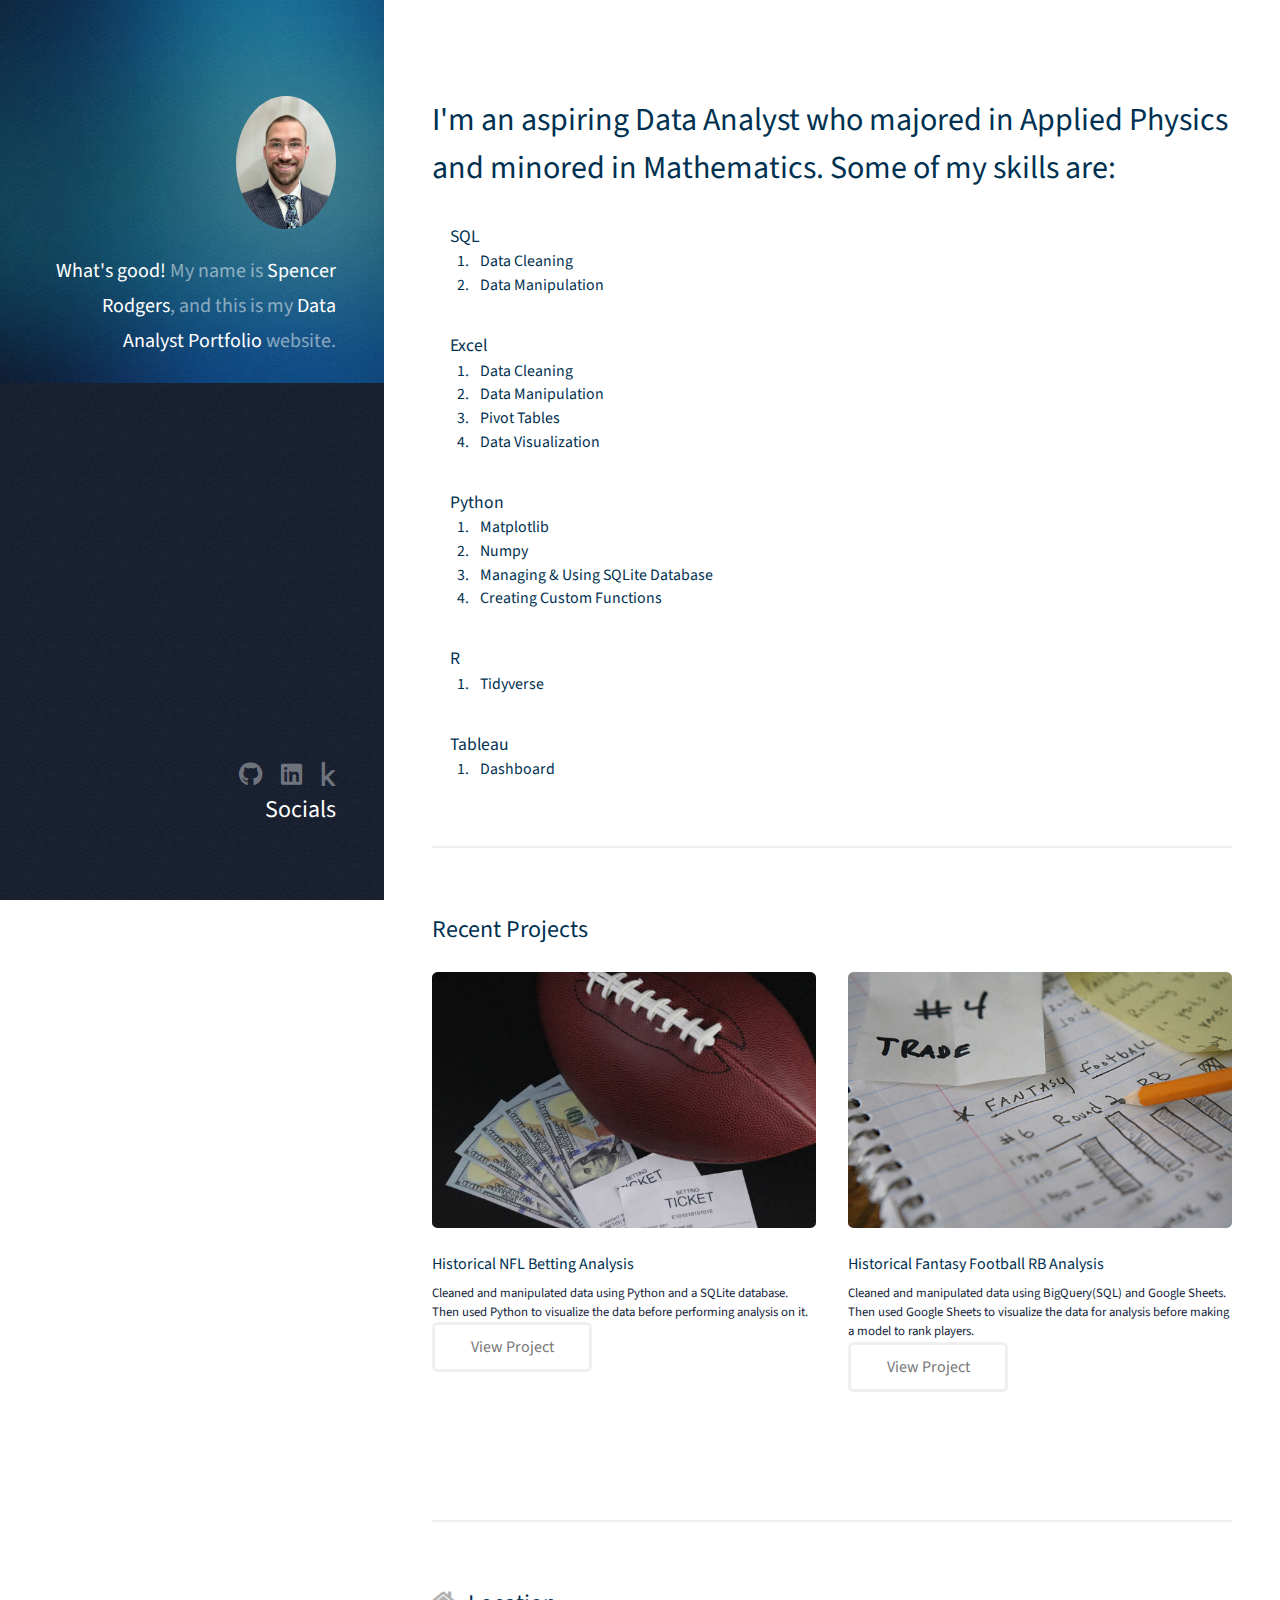
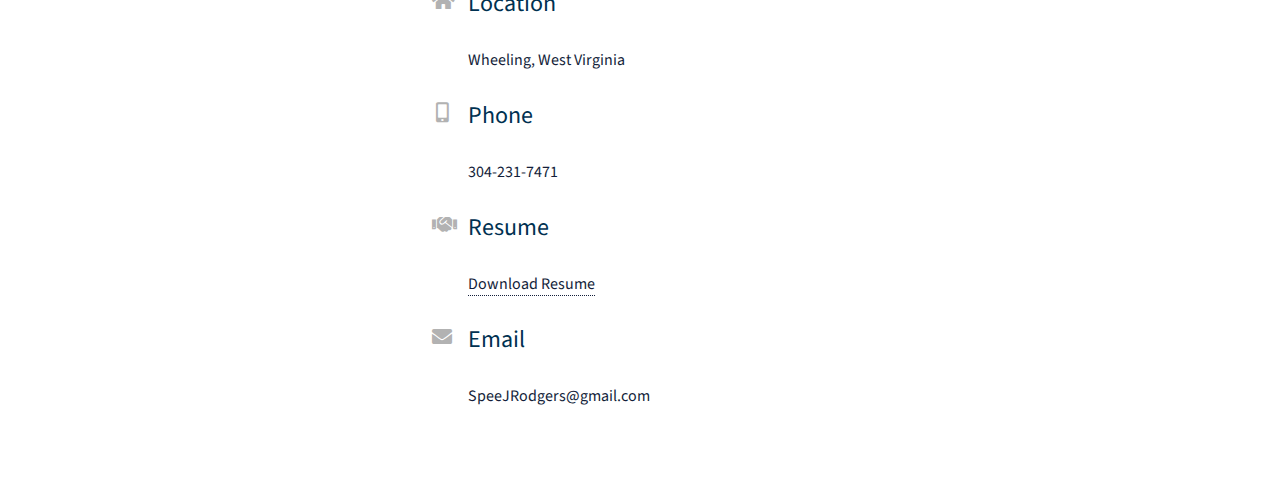
==== commit 6ca8106b: "Add files via upload" ====
--- a/index.html
+++ b/index.html
@@ -48,9 +48,6 @@
 							<ol><h5><li>Tidyverse</li></h5></ol></ul>
 							<ul>Tableau
 							<ol><h5><li>Dashboard</li></h5></ol></ul></h4></p>
-						<ul class="actions">
-							<li><a href="#" class="button">Click for Full Resume</a></li>
-						</ul>
 					</section>
 
 				<!-- Two -->
@@ -91,6 +88,12 @@
 										<h3 class="icon solid fa-mobile-alt"><span class="label">Phone</span></h3>
 										304-231-7471
 									</li>
+									<li>
+										<h2>Resume</h2>
+										<h3 class="icon solid fa-handshake"><span class="label">Home</span></h3>
+										<li><a href="C:\Users\SpeeJ\Downloads\Portfolio_Website\assets\SpencerJRodgers_Data_Analyst_Resume.pdf" download="SpencerJRodgers_Data_Analyst_Resume">Download Resume</a></li>
+									</li>
+									<li>
 									<li>
 										<h2>Email</h2>
 										<h3 class="icon solid fa-envelope"><span class="label">Email</span></h3>
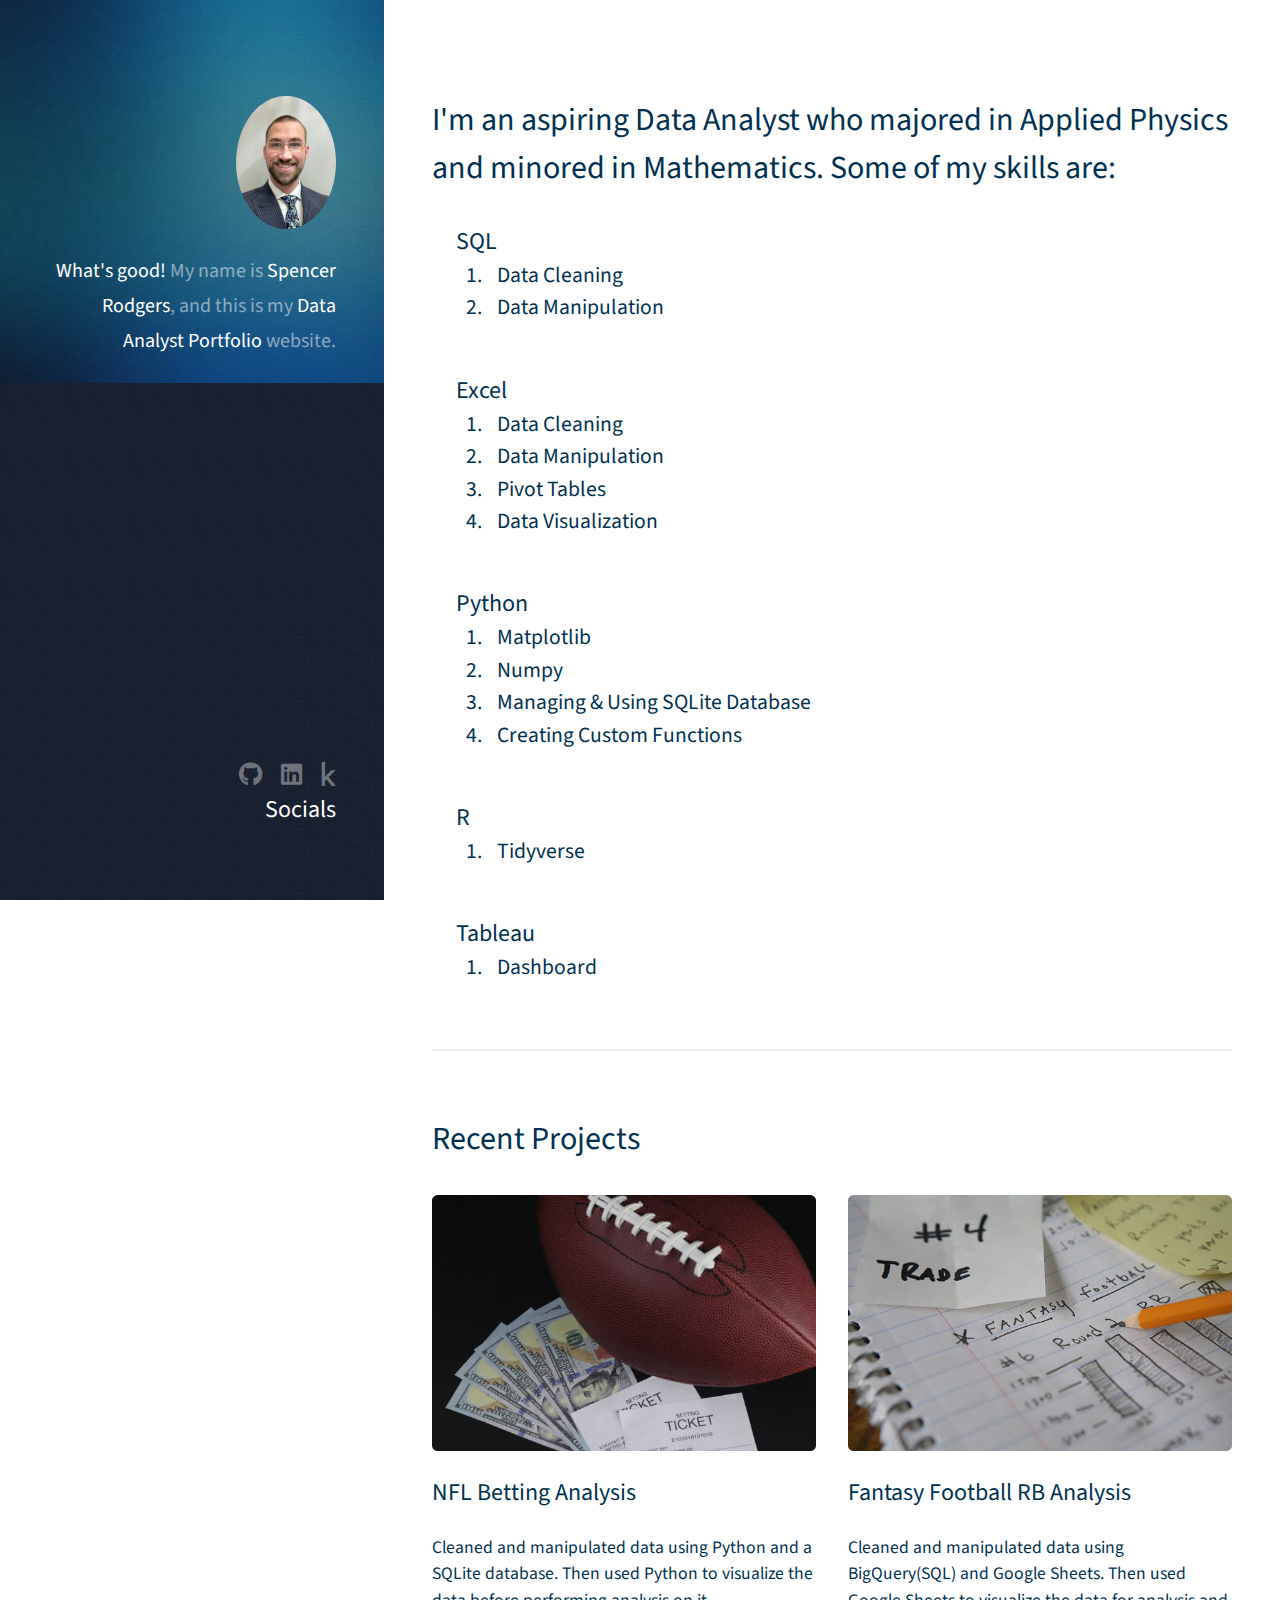
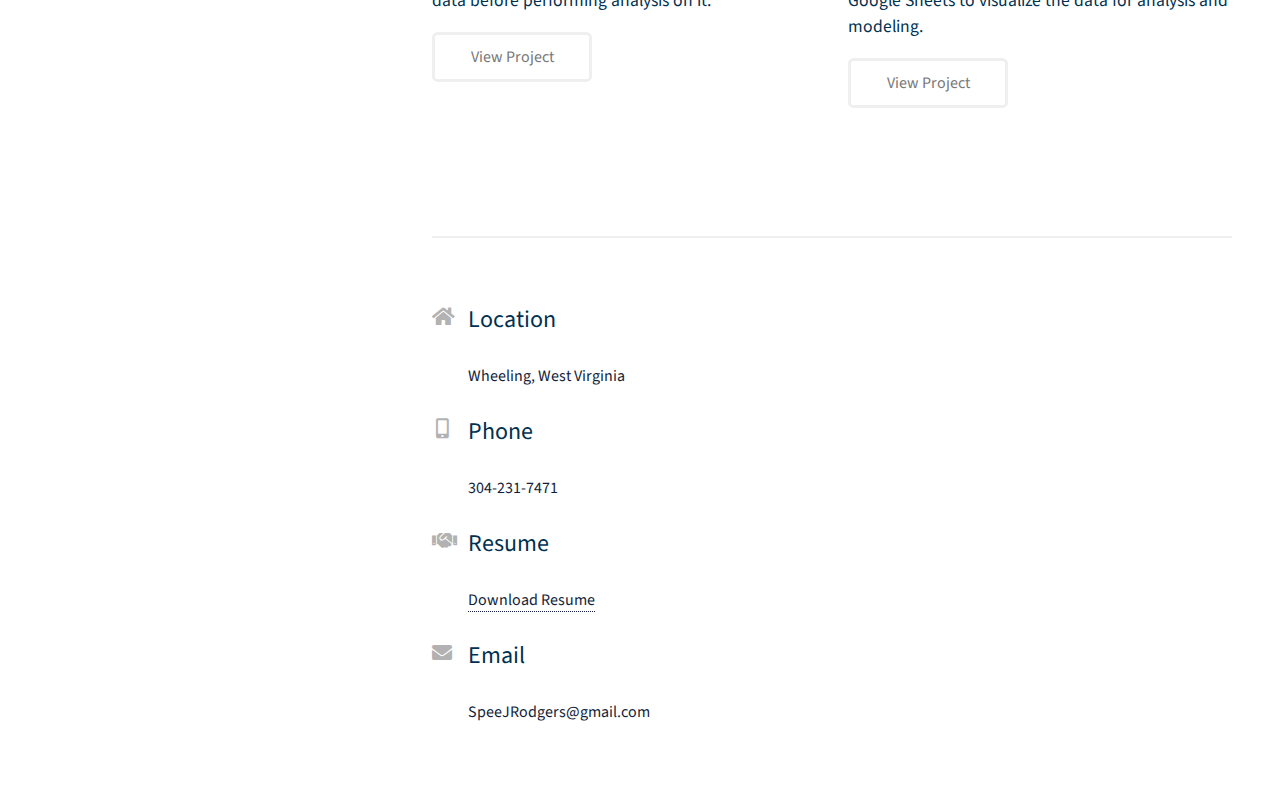
==== commit 71387511: "Add files via upload" ====
--- a/index.html
+++ b/index.html
@@ -31,7 +31,7 @@
 						<header class="major">
 							<h2>I'm an aspiring Data Analyst who majored in Applied Physics and minored in Mathematics. Some of my skills are:</h2>
 						</header>
-						<p><h4><ul>SQL
+						<p><h2><ul>SQL
 							<ol><h5><li>Data Cleaning</li>
 							<li>Data Manipulation</li></h5></ol></ul>
 							<ul>Excel
@@ -47,25 +47,27 @@
 							<ul>R
 							<ol><h5><li>Tidyverse</li></h5></ol></ul>
 							<ul>Tableau
-							<ol><h5><li>Dashboard</li></h5></ol></ul></h4></p>
+							<ol><h5><li>Dashboard</li></h5></ol></ul></h2></p>
 					</section>
 
 				<!-- Two -->
 					<section id="two">
-						<h2>Recent Projects</h2>
+						<header class="major">
+							<h2>Recent Projects</h2>
+						</header>
 						<div class="row">
 							<article class="col-6 col-12-xsmall work-item">
 								<a class="image fit"><img src="images/NFL_Betting.jpg"></a>
-								<h3>Historical NFL Betting Analysis</h3>
-								<p>Cleaned and manipulated data using Python and a SQLite database. Then used Python to visualize the data before performing analysis on it.</p>
+								<h2>NFL Betting Analysis</h2>
+								<p><h4>Cleaned and manipulated data using Python and a SQLite database. Then used Python to visualize the data before performing analysis on it.</h4></p>
 								<ul class="actions">
 									<li><a href="https://github.com/SpeeJRodgers2/PortfolioProjects/blob/main/Historical_NFL_Betting_Trends/NFL_Historical_Betting_Trends_Analysis_README.md" class="button">View Project</a></li>
 								</ul>
 							</article>
 							<article class="col-6 col-12-xsmall work-item">
 								<a class="image fit"><img src="images/Fantasy_Football.jpg"></a>
-								<h3>Historical Fantasy Football RB Analysis</h3>
-								<p>Cleaned and manipulated data using BigQuery(SQL) and Google Sheets. Then used Google Sheets to visualize the data for analysis before making a model to rank players.</p>
+								<h2>Fantasy Football RB Analysis</h2>
+								<p><h4>Cleaned and manipulated data using BigQuery(SQL) and Google Sheets. Then used Google Sheets to visualize the data for analysis and modeling.</h4></p>
 								<ul class="actions">
 									<li><a href="https://github.com/SpeeJRodgers2/PortfolioProjects/blob/main/Historical_Fantasy_RB_Analysis/Historical_Fantasy_RB_Analysis_README.md" class="button">View Project</a></li>
 								</ul>
@@ -91,7 +93,7 @@
 									<li>
 										<h2>Resume</h2>
 										<h3 class="icon solid fa-handshake"><span class="label">Home</span></h3>
-										<li><a href="C:\Users\SpeeJ\Downloads\Portfolio_Website\assets\SpencerJRodgers_Data_Analyst_Resume.pdf" download="SpencerJRodgers_Data_Analyst_Resume">Download Resume</a></li>
+										<li><a href="assets\SpencerJRodgers_Data_Analyst_Resume.pdf" download="SpencerJRodgers_Data_Analyst_Resume">Download Resume</a></li>
 									</li>
 									<li>
 									<li>
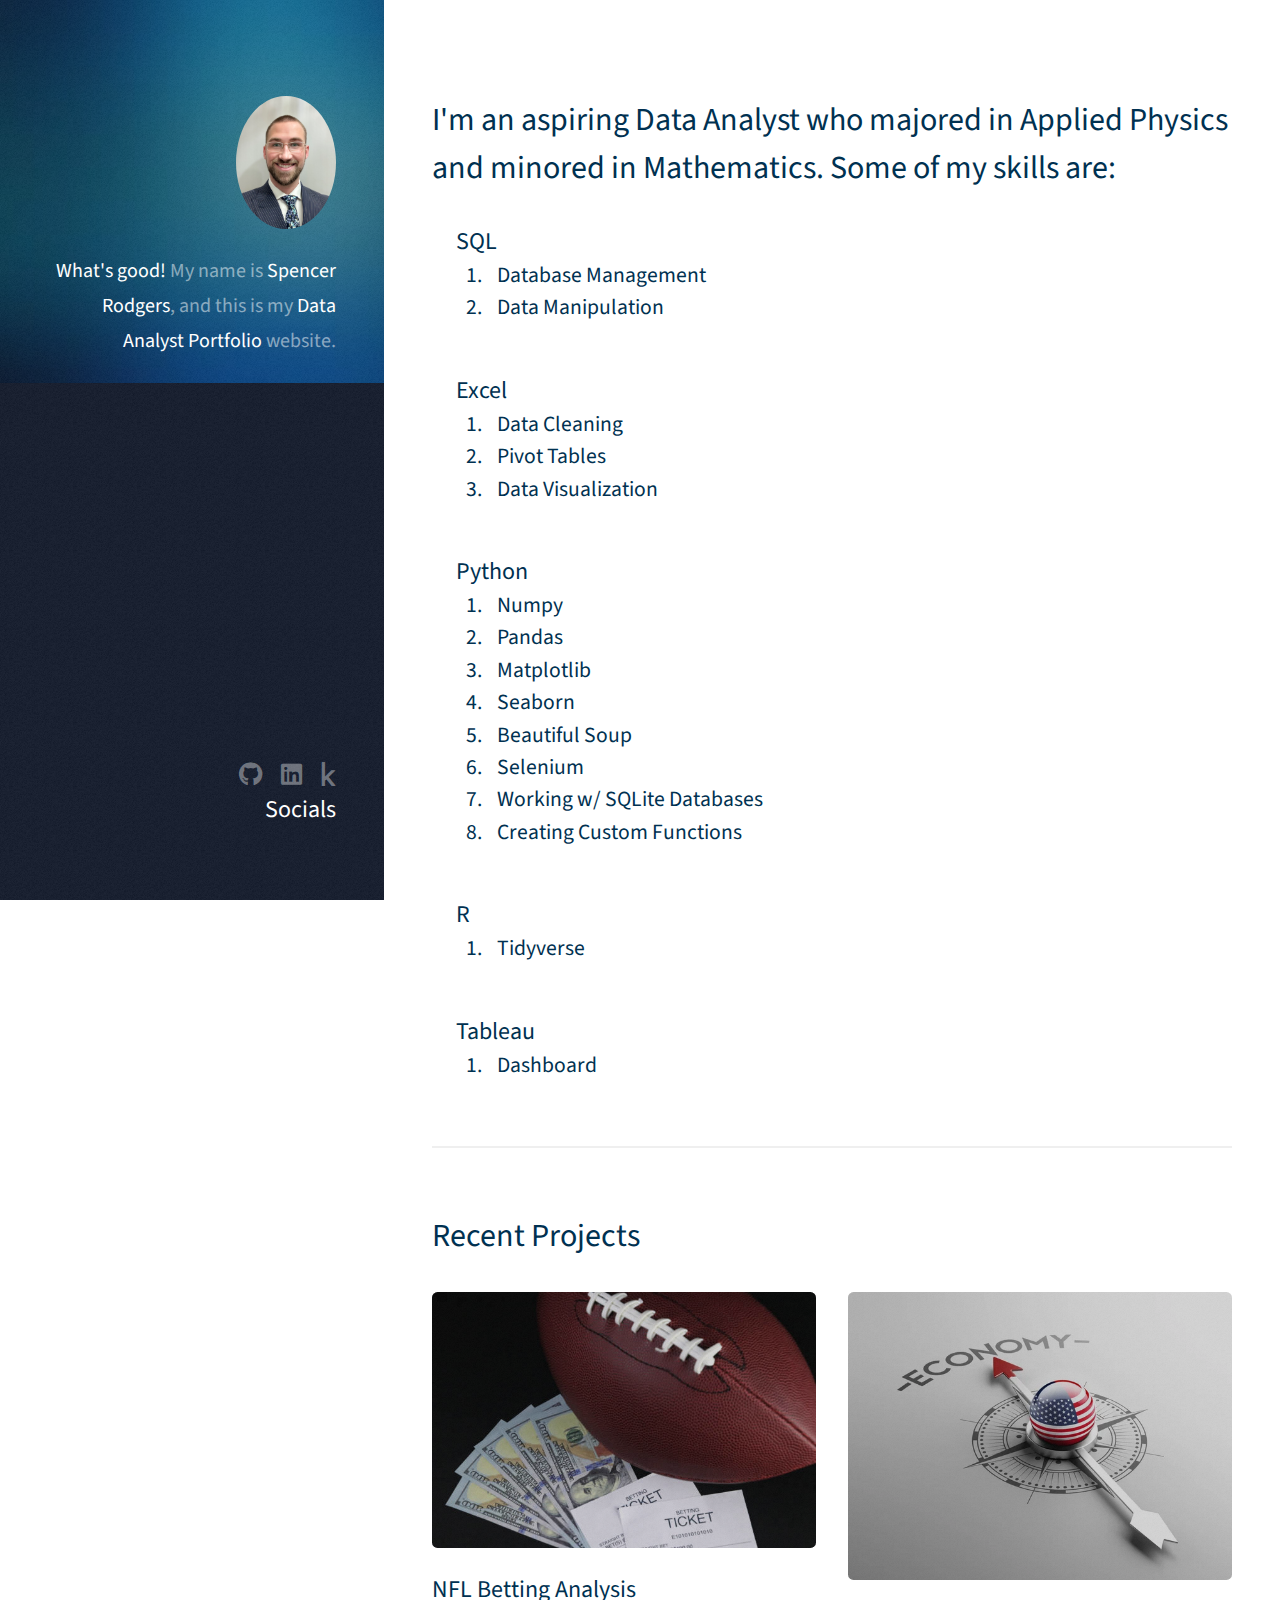
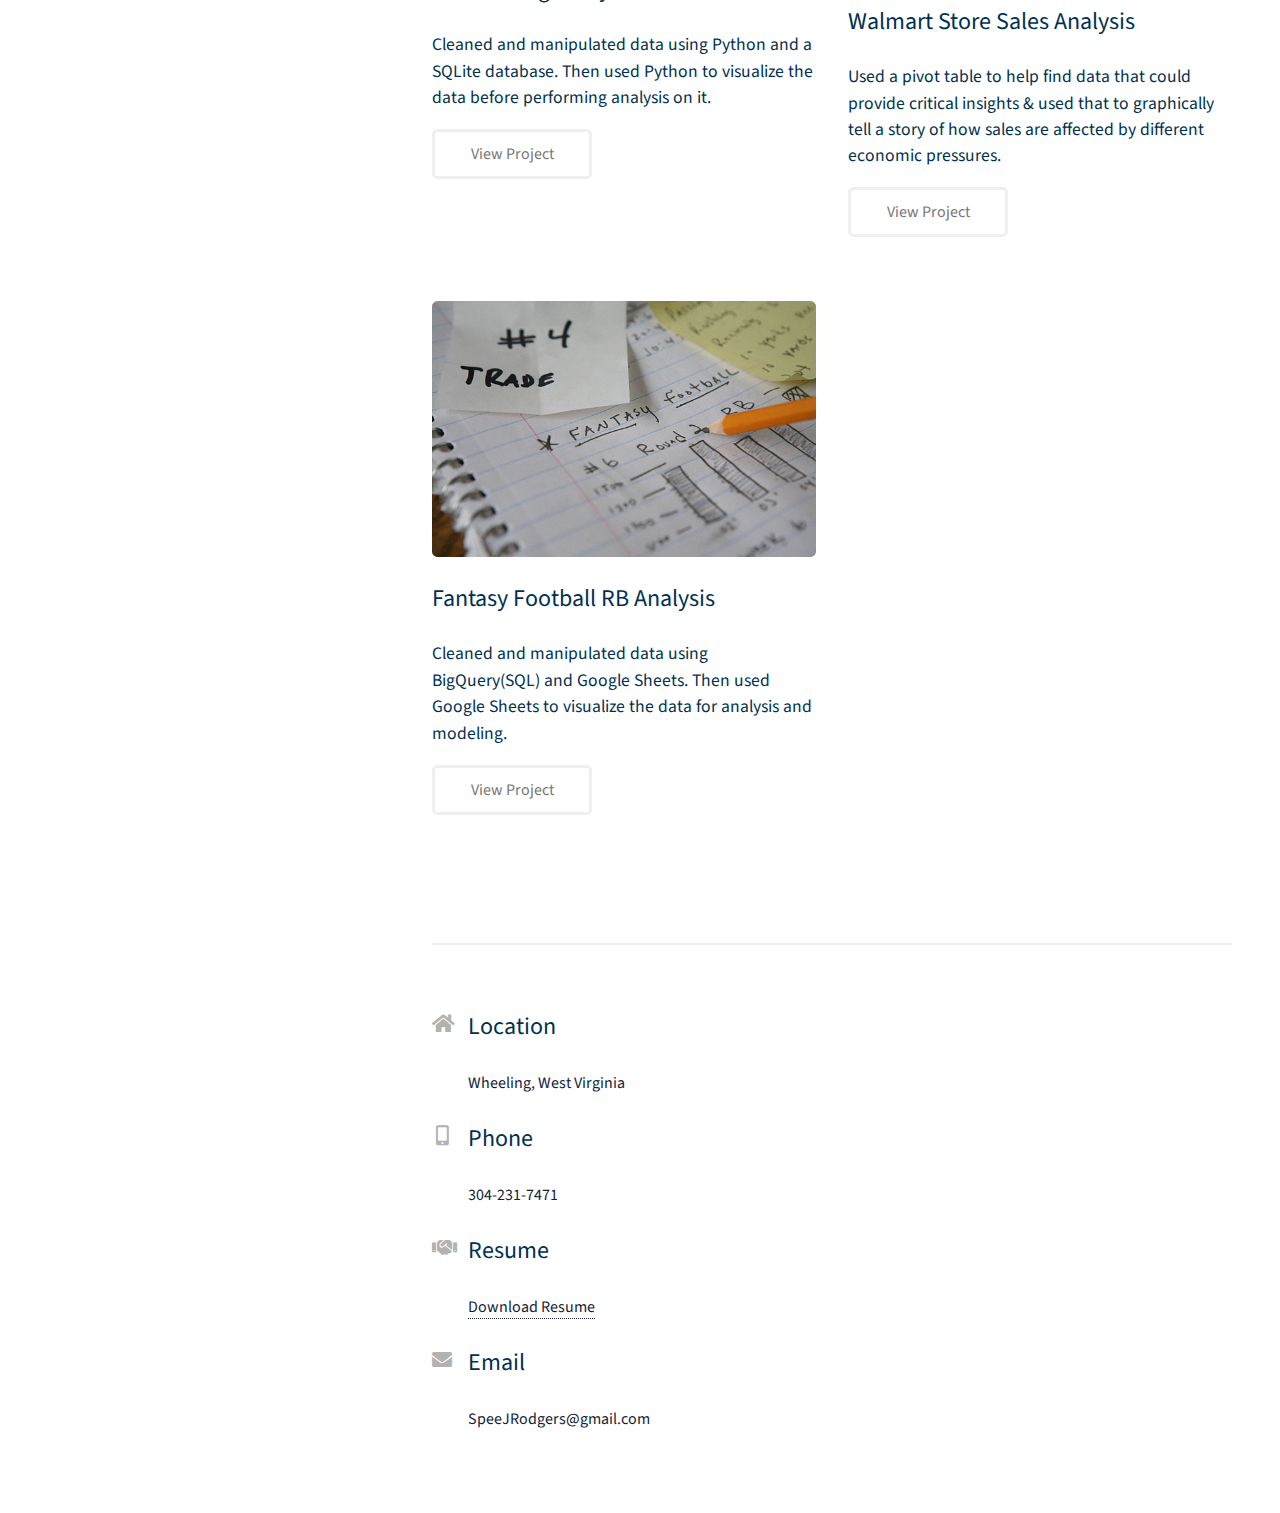
==== commit f42ea5d3: "Add files via upload" ====
--- a/index.html
+++ b/index.html
@@ -32,17 +32,20 @@
 							<h2>I'm an aspiring Data Analyst who majored in Applied Physics and minored in Mathematics. Some of my skills are:</h2>
 						</header>
 						<p><h2><ul>SQL
-							<ol><h5><li>Data Cleaning</li>
+							<ol><h5><li>Database Management</li>
 							<li>Data Manipulation</li></h5></ol></ul>
 							<ul>Excel
 							<ol><h5><li>Data Cleaning</li>
-							<li>Data Manipulation</li>
 							<li>Pivot Tables</li>
 							<li>Data Visualization</li></h5></ol></ul>
 							<ul>Python
-							<ol><h5><li>Matplotlib</li>
-							<li>Numpy</li>
-							<li>Managing & Using SQLite Database</li>
+							<ol><h5><li>Numpy</li>
+							<li>Pandas</li>
+							<li>Matplotlib</li>
+							<li>Seaborn</li>
+							<li>Beautiful Soup</li>
+							<li>Selenium</li>
+							<li>Working w/ SQLite Databases</li>
 							<li>Creating Custom Functions</li></h5></ol></ul>
 							<ul>R
 							<ol><h5><li>Tidyverse</li></h5></ol></ul>
@@ -62,6 +65,14 @@
 								<p><h4>Cleaned and manipulated data using Python and a SQLite database. Then used Python to visualize the data before performing analysis on it.</h4></p>
 								<ul class="actions">
 									<li><a href="https://github.com/SpeeJRodgers2/PortfolioProjects/blob/main/Historical_NFL_Betting_Trends/NFL_Historical_Betting_Trends_Analysis_README.md" class="button">View Project</a></li>
+								</ul>
+							</article>
+							<article class="col-6 col-12-xsmall work-item">
+								<a class="image fit"><img src="images/Sales_Data_Project.jpg"></a>
+								<h2>Walmart Store Sales Analysis</h2>
+								<p><h4>Used a pivot table to help find data that could provide critical insights & used that to graphically tell a story of how sales are affected by different economic pressures.</h4></p>
+								<ul class="actions">
+									<li><a href="https://github.com/SpeeJRodgers2/PortfolioProjects/blob/main/Walmart_Store_Sales_Analysis/Walmart_Store_Sales_Analysis_README.md" class="button">View Project</a></li>
 								</ul>
 							</article>
 							<article class="col-6 col-12-xsmall work-item">
@@ -430,8 +441,8 @@
 			<footer id="footer">
 				<div class="inner">
 					<ul class="icons">
-						<li><a href="#" class="icon brands fa-github"><span class="label">Github</span></a></li>
-						<li><a href="#" class="icon brands fa-linkedin"><span class="label">LinkedIn</span></a></li>
+						<li><a href="https://github.com/SpeeJRodgers2" class="icon brands fa-github"><span class="label">Github</span></a></li>
+						<li><a href="https://www.linkedin.com/in/spencer-rodgers-716179254/" class="icon brands fa-linkedin"><span class="label">LinkedIn</span></a></li>
 						<li><a href="#" class="icon brands fa-kaggle"><span class="label">Kaggle</span></a></li>
 					</ul>
 					<h2><strong>Socials</strong></h2>
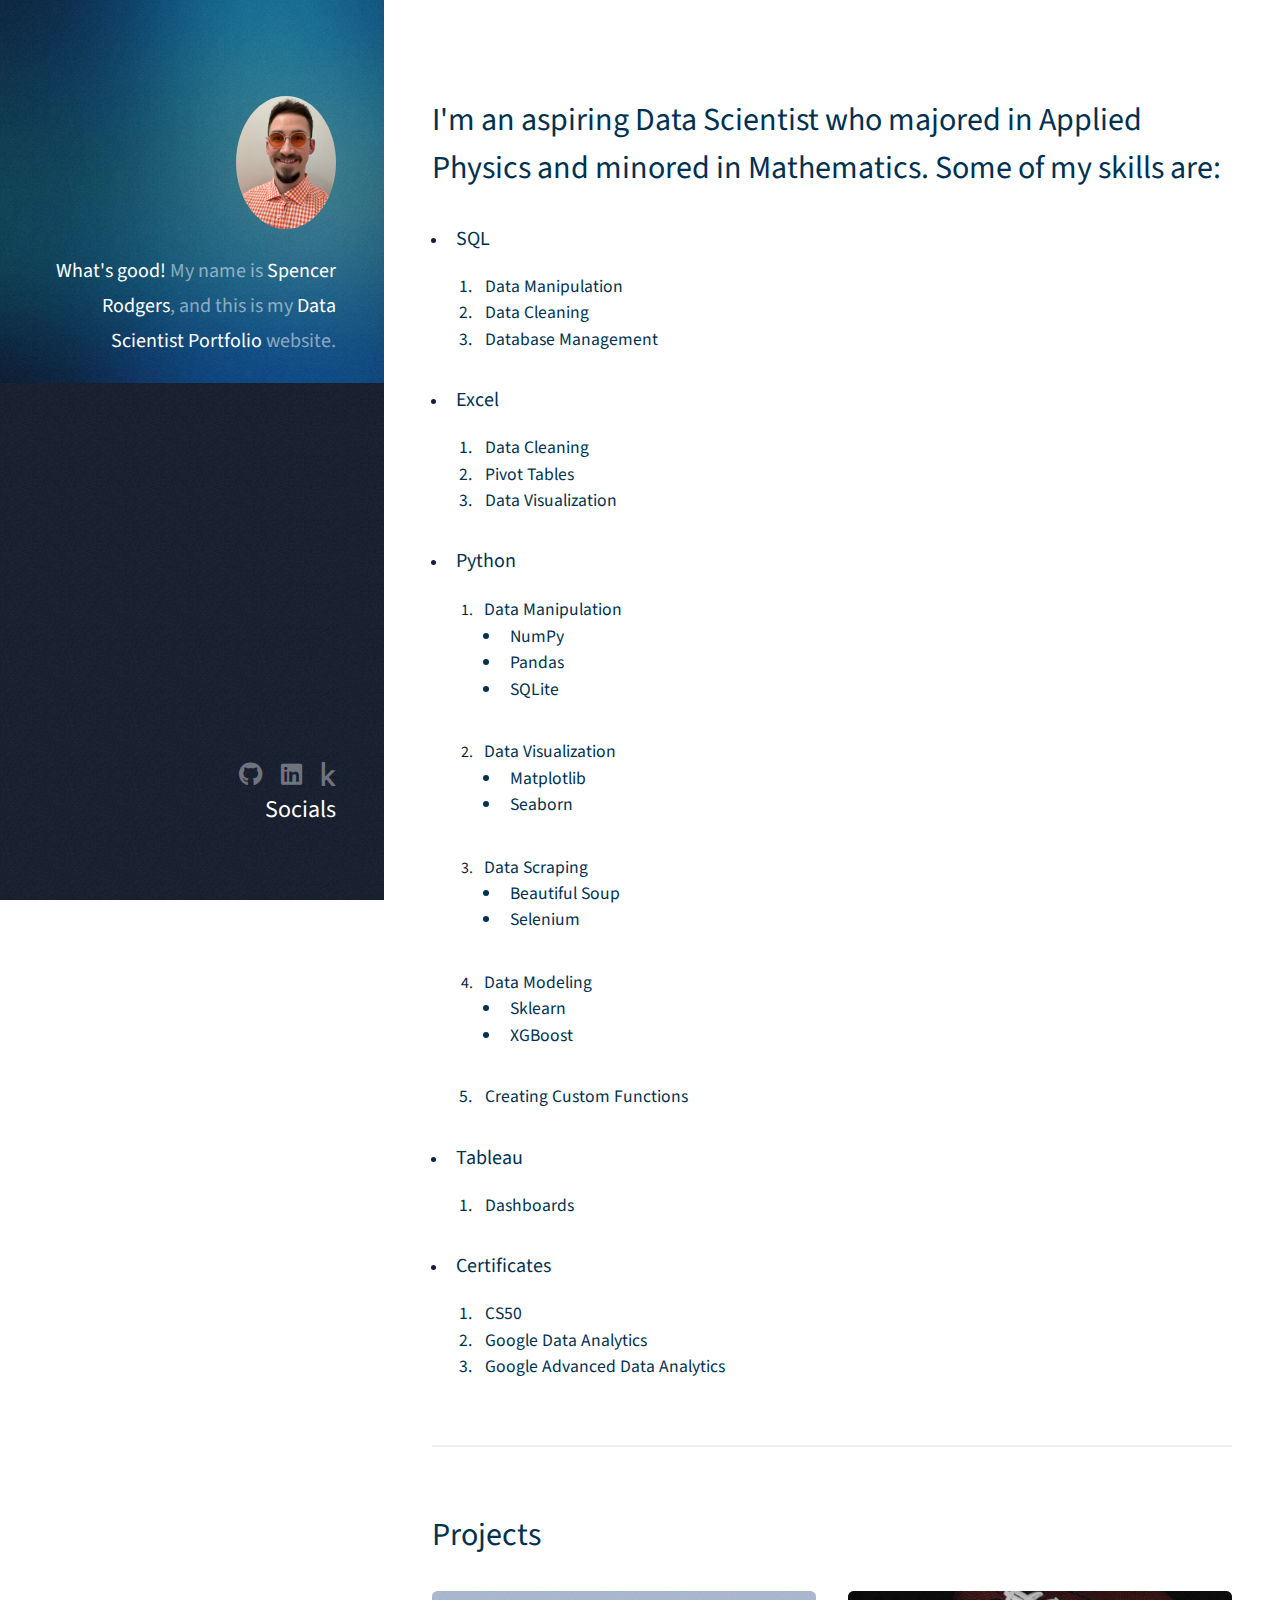
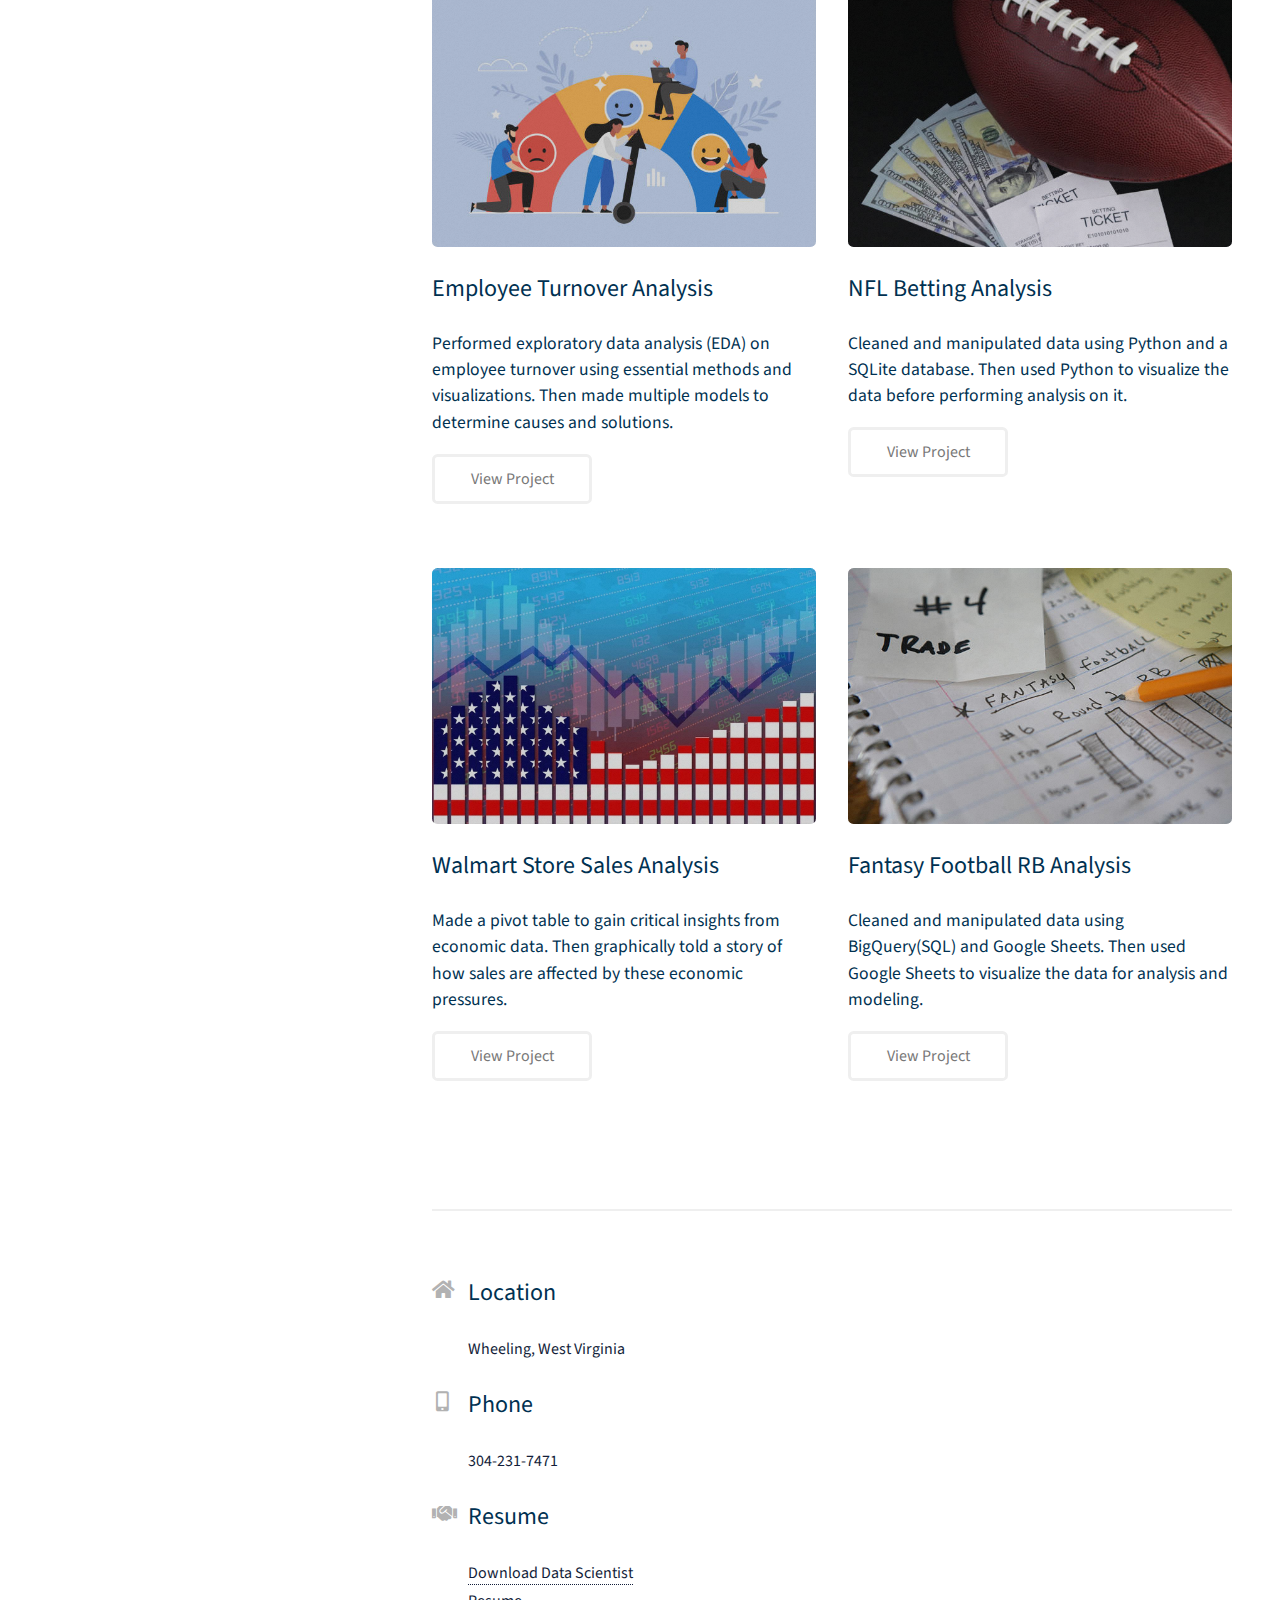
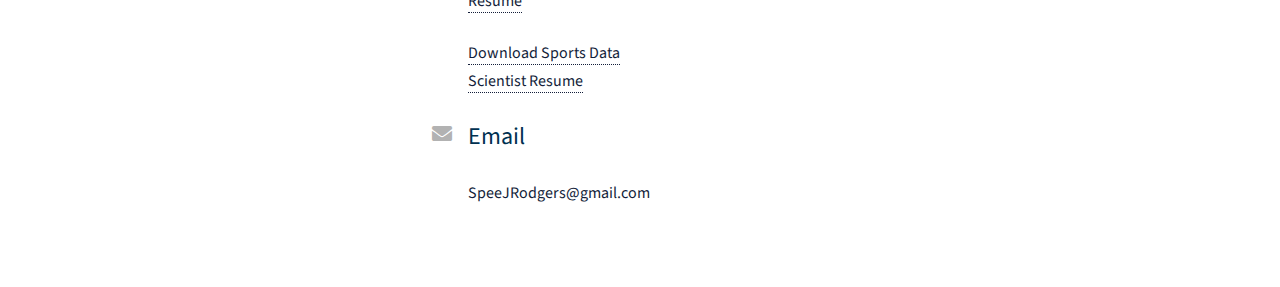
==== commit 3899ff10: "Add files via upload" ====
--- a/index.html
+++ b/index.html
@@ -6,7 +6,7 @@
 -->
 <html>
 	<head>
-		<title>Data Analyst Portfolio</title>
+		<title>Data Scientist Portfolio</title>
 		<meta charset="utf-8" />
 		<meta name="viewport" content="width=device-width, initial-scale=1, user-scalable=no" />
 		<link rel="stylesheet" href="assets/css/main.css" />
@@ -16,9 +16,9 @@
 		<!-- Header -->
 			<header id="header">
 				<div class="inner">
-					<a href="#" class="image avatar"><img src="images/Portfolio_Website_Headshot.jpg" alt="" /></a>
+					<a href="#" class="image avatar"><img src="images/Portfolio_Website_Headshot.jpeg" alt="" /></a>
 					<h1><strong>What's good!</strong> My name is <strong>Spencer Rodgers</strong>,<br />
-					and this is my <strong>Data Analyst<br />
+					and this is my <strong>Data Scientist<br />
 					Portfolio</strong> website.</h1>
 				</div>
 			</header>
@@ -29,36 +29,109 @@
 				<!-- One -->
 					<section id="one">
 						<header class="major">
-							<h2>I'm an aspiring Data Analyst who majored in Applied Physics and minored in Mathematics. Some of my skills are:</h2>
+							<h2>I'm an aspiring Data Scientist who majored in Applied Physics and minored in Mathematics. Some of my skills are:</h2>
 						</header>
-						<p><h2><ul>SQL
-							<ol><h5><li>Database Management</li>
-							<li>Data Manipulation</li></h5></ol></ul>
-							<ul>Excel
-							<ol><h5><li>Data Cleaning</li>
-							<li>Pivot Tables</li>
-							<li>Data Visualization</li></h5></ol></ul>
-							<ul>Python
-							<ol><h5><li>Numpy</li>
-							<li>Pandas</li>
-							<li>Matplotlib</li>
-							<li>Seaborn</li>
-							<li>Beautiful Soup</li>
-							<li>Selenium</li>
-							<li>Working w/ SQLite Databases</li>
-							<li>Creating Custom Functions</li></h5></ol></ul>
-							<ul>R
-							<ol><h5><li>Tidyverse</li></h5></ol></ul>
-							<ul>Tableau
-							<ol><h5><li>Dashboard</li></h5></ol></ul></h2></p>
+						<ul>
+							<li>
+								<h3>SQL</h3>
+								<ol>
+									<h4>
+										<li>Data Manipulation</li>
+										<li>Data Cleaning</li>
+										<li>Database Management</li>
+									</h4>
+								</ol>
+							</li>
+							<li>
+								<h3>Excel</h3>
+								<ol>
+									<h4>
+										<li>Data Cleaning</li>
+										<li>Pivot Tables</li>
+										<li>Data Visualization</li>
+									</h4>
+								</ol>
+							</li>
+							<li>
+								<h3>Python</h3>
+								<ol>
+									<li>
+										<h4>
+											Data Manipulation
+											<ul>
+												<li>NumPy</li>
+												<li>Pandas</li>
+												<li>SQLite</li>
+											</ul>
+										</h4>
+									</li>
+									<li>
+										<h4>
+											Data Visualization
+											<ul>
+												<li>Matplotlib</li>
+												<li>Seaborn</li>
+											</ul>
+										</h4>
+									</li>
+									<li>
+										<h4>
+										Data Scraping
+											<ul>
+												<li>Beautiful Soup</li>
+												<li>Selenium</li>
+											</ul>
+										</h4>
+									</li>
+									<li>
+										<h4>
+										Data Modeling
+											<ul>
+												<li>Sklearn</li>
+												<li>XGBoost</li>
+											</ul>
+										</h4>
+									</li>
+									<h4>
+										<li>Creating Custom Functions</li>
+									</h4>
+								</ol>
+							</li>
+							<li>
+								<h3>Tableau</h3>
+								<ol>
+									<h4>
+										<li>Dashboards</li>
+									</h4>
+								</ol>
+							</li>
+							<li>
+								<h3>Certificates</h3>
+								<ol>
+									<h4>
+										<li>CS50</li>
+										<li>Google Data Analytics</li>
+										<li>Google Advanced Data Analytics</li>
+									</h4>
+								</ol>
+							</li>
+						</ul>
 					</section>
 
 				<!-- Two -->
 					<section id="two">
 						<header class="major">
-							<h2>Recent Projects</h2>
+							<h2>Projects</h2>
 						</header>
 						<div class="row">
+							<article class="col-6 col-12-xsmall work-item">
+								<a class="image fit"><img src="images/Employee_TO_Project.jpg"></a>
+								<h2>Employee Turnover Analysis</h2>
+								<p><h4>Performed exploratory data analysis (EDA) on employee turnover using essential methods and visualizations. Then made multiple models to determine causes and solutions.</h4></p>
+								<ul class="actions">
+									<li><a href="https://github.com/SpeeJRodgers2/PortfolioProjects/blob/main/Google_Advanced_DA_Capstone/Employee_Turnover_Project_README.md" class="button">View Project</a></li>
+								</ul>
+							</article>
 							<article class="col-6 col-12-xsmall work-item">
 								<a class="image fit"><img src="images/NFL_Betting.jpg"></a>
 								<h2>NFL Betting Analysis</h2>
@@ -70,7 +143,7 @@
 							<article class="col-6 col-12-xsmall work-item">
 								<a class="image fit"><img src="images/Sales_Data_Project.jpg"></a>
 								<h2>Walmart Store Sales Analysis</h2>
-								<p><h4>Used a pivot table to help find data that could provide critical insights & used that to graphically tell a story of how sales are affected by different economic pressures.</h4></p>
+								<p><h4>Made a pivot table to gain critical insights from economic data. Then graphically told a story of how sales are affected by these economic pressures.</h4></p>
 								<ul class="actions">
 									<li><a href="https://github.com/SpeeJRodgers2/PortfolioProjects/blob/main/Walmart_Store_Sales_Analysis/Walmart_Store_Sales_Analysis_README.md" class="button">View Project</a></li>
 								</ul>
@@ -104,7 +177,8 @@
 									<li>
 										<h2>Resume</h2>
 										<h3 class="icon solid fa-handshake"><span class="label">Home</span></h3>
-										<li><a href="assets\SpencerJRodgers_Data_Analyst_Resume.pdf" download="SpencerJRodgers_Data_Analyst_Resume">Download Resume</a></li>
+										<li><a href="assets\Data_Scientist_Resume_V3.pdf" download="SpencerJRodgers_Data_Analyst_Resume">Download Data Scientist Resume</a></li>
+										<li><a href="assets\Sports_Data_Scientist_Resume_V1.pdf" download="SpencerJRodgers_Data_Analyst_Resume">Download Sports Data Scientist Resume</a></li>
 									</li>
 									<li>
 									<li>
